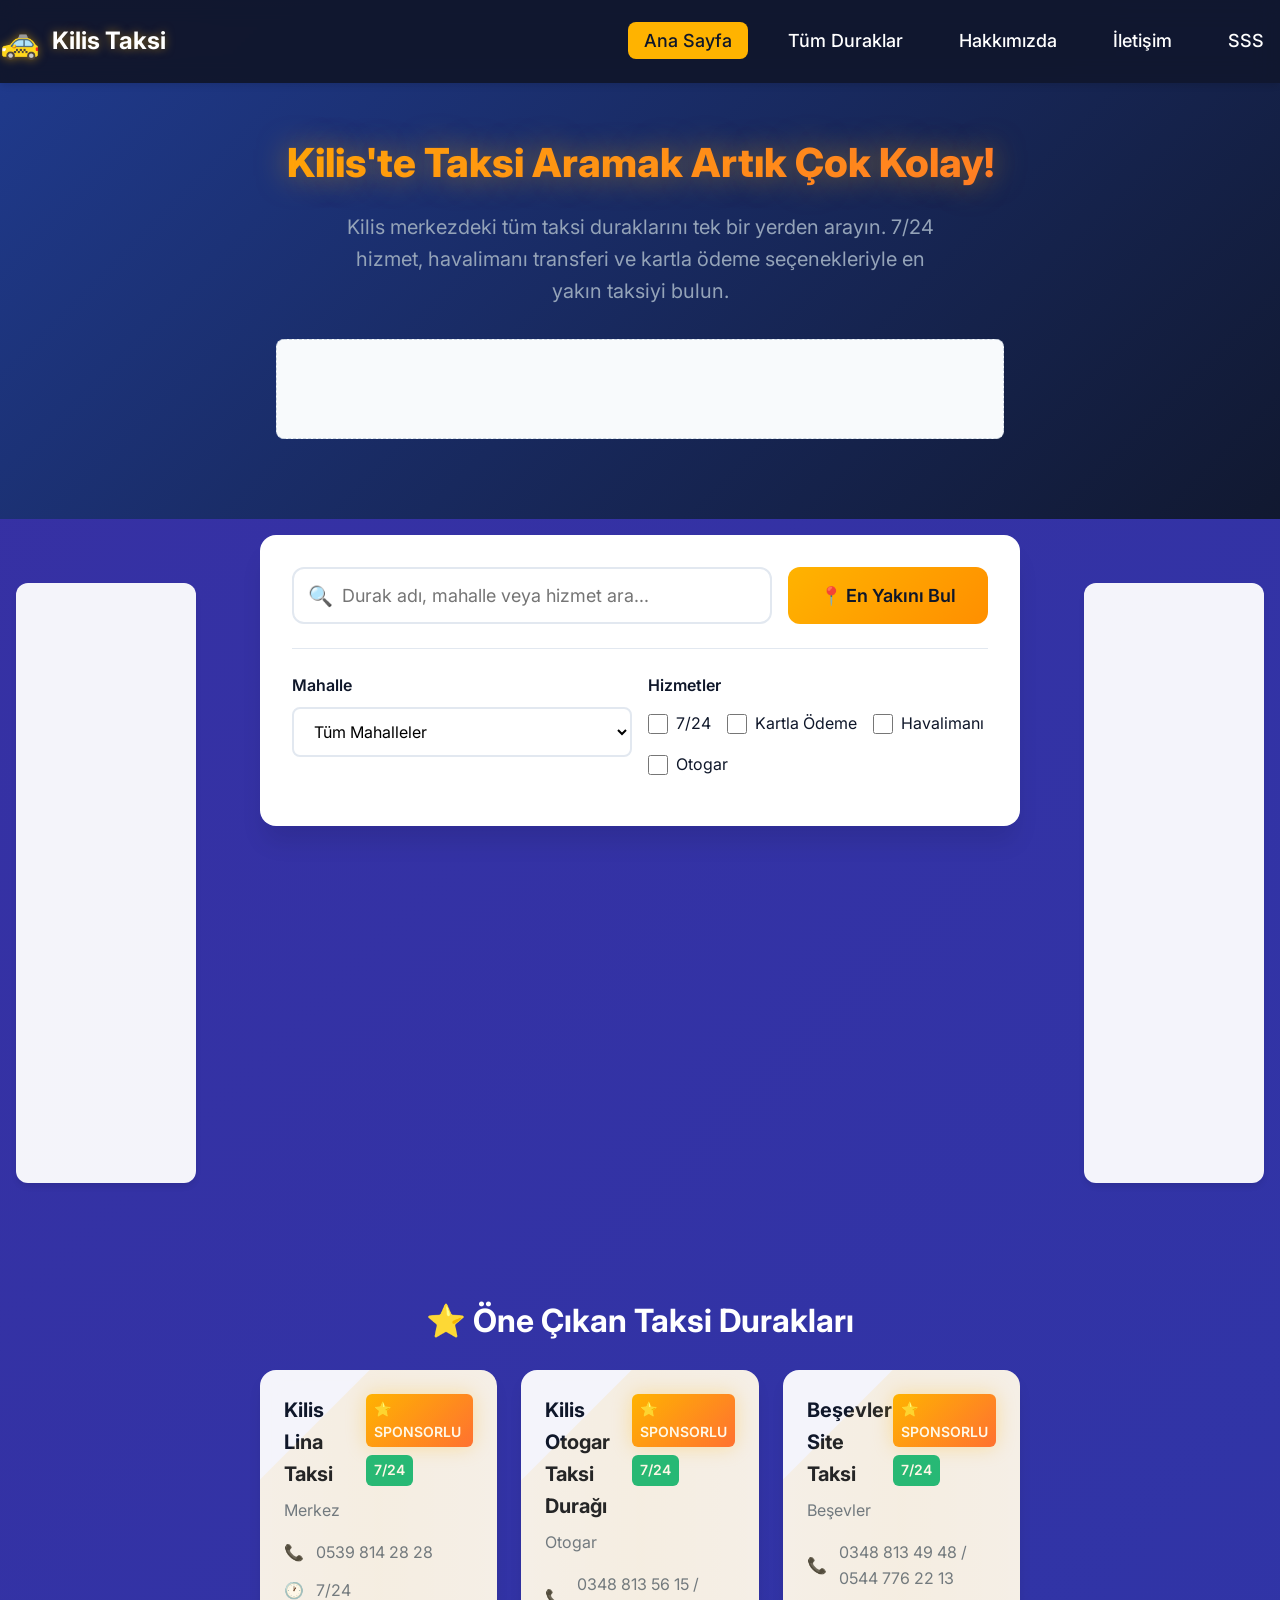
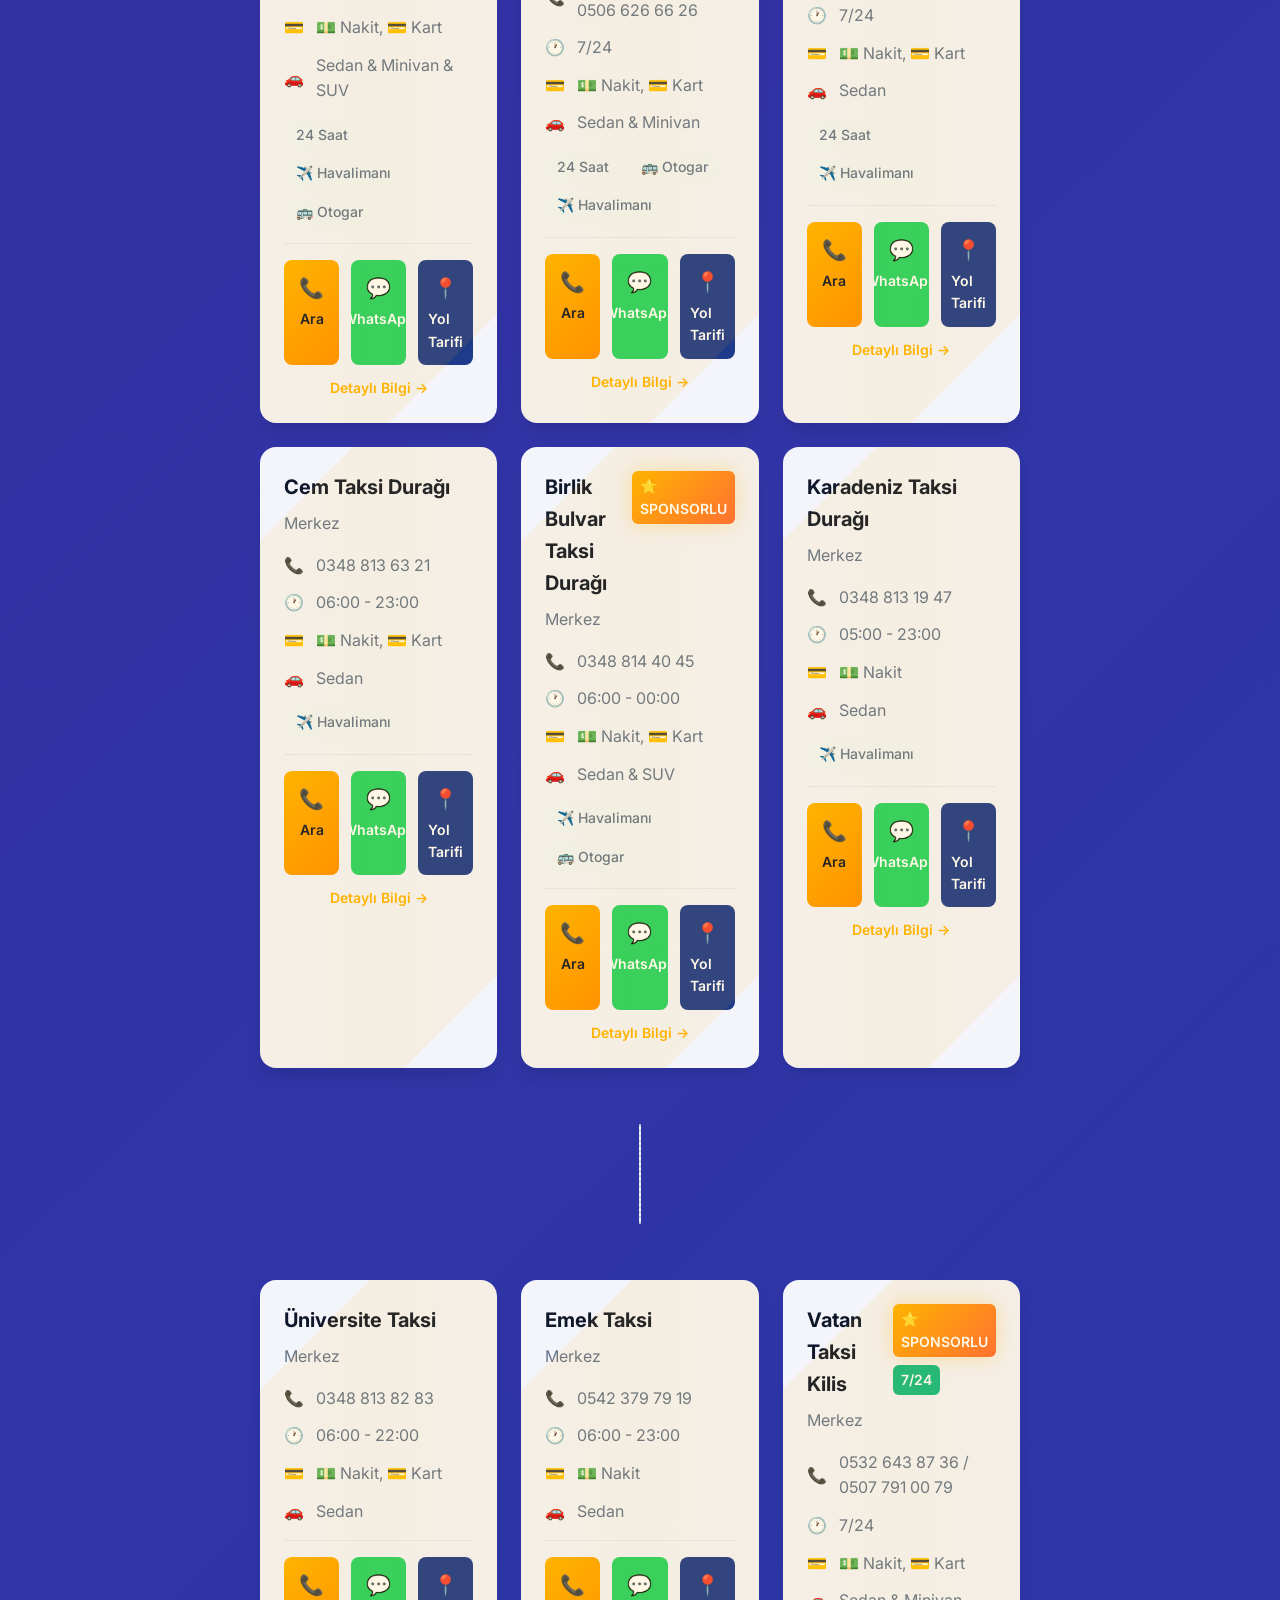
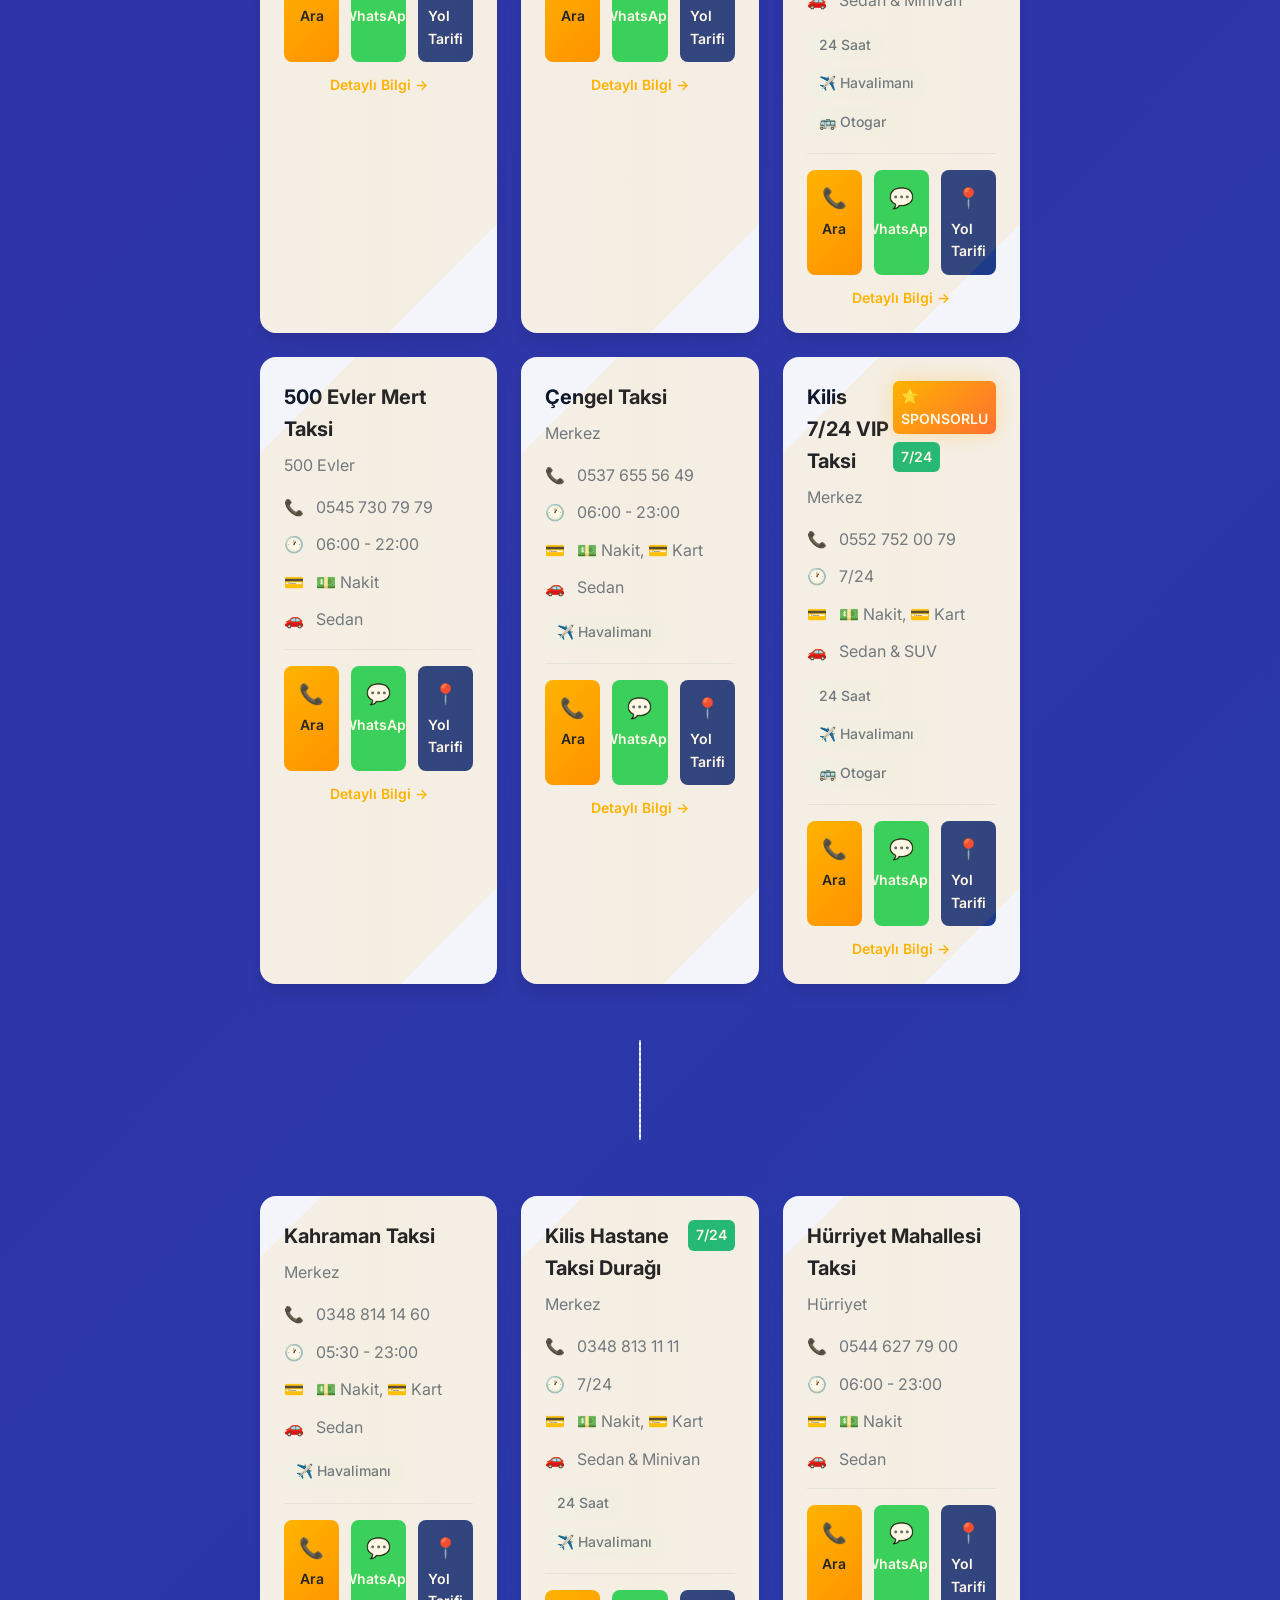
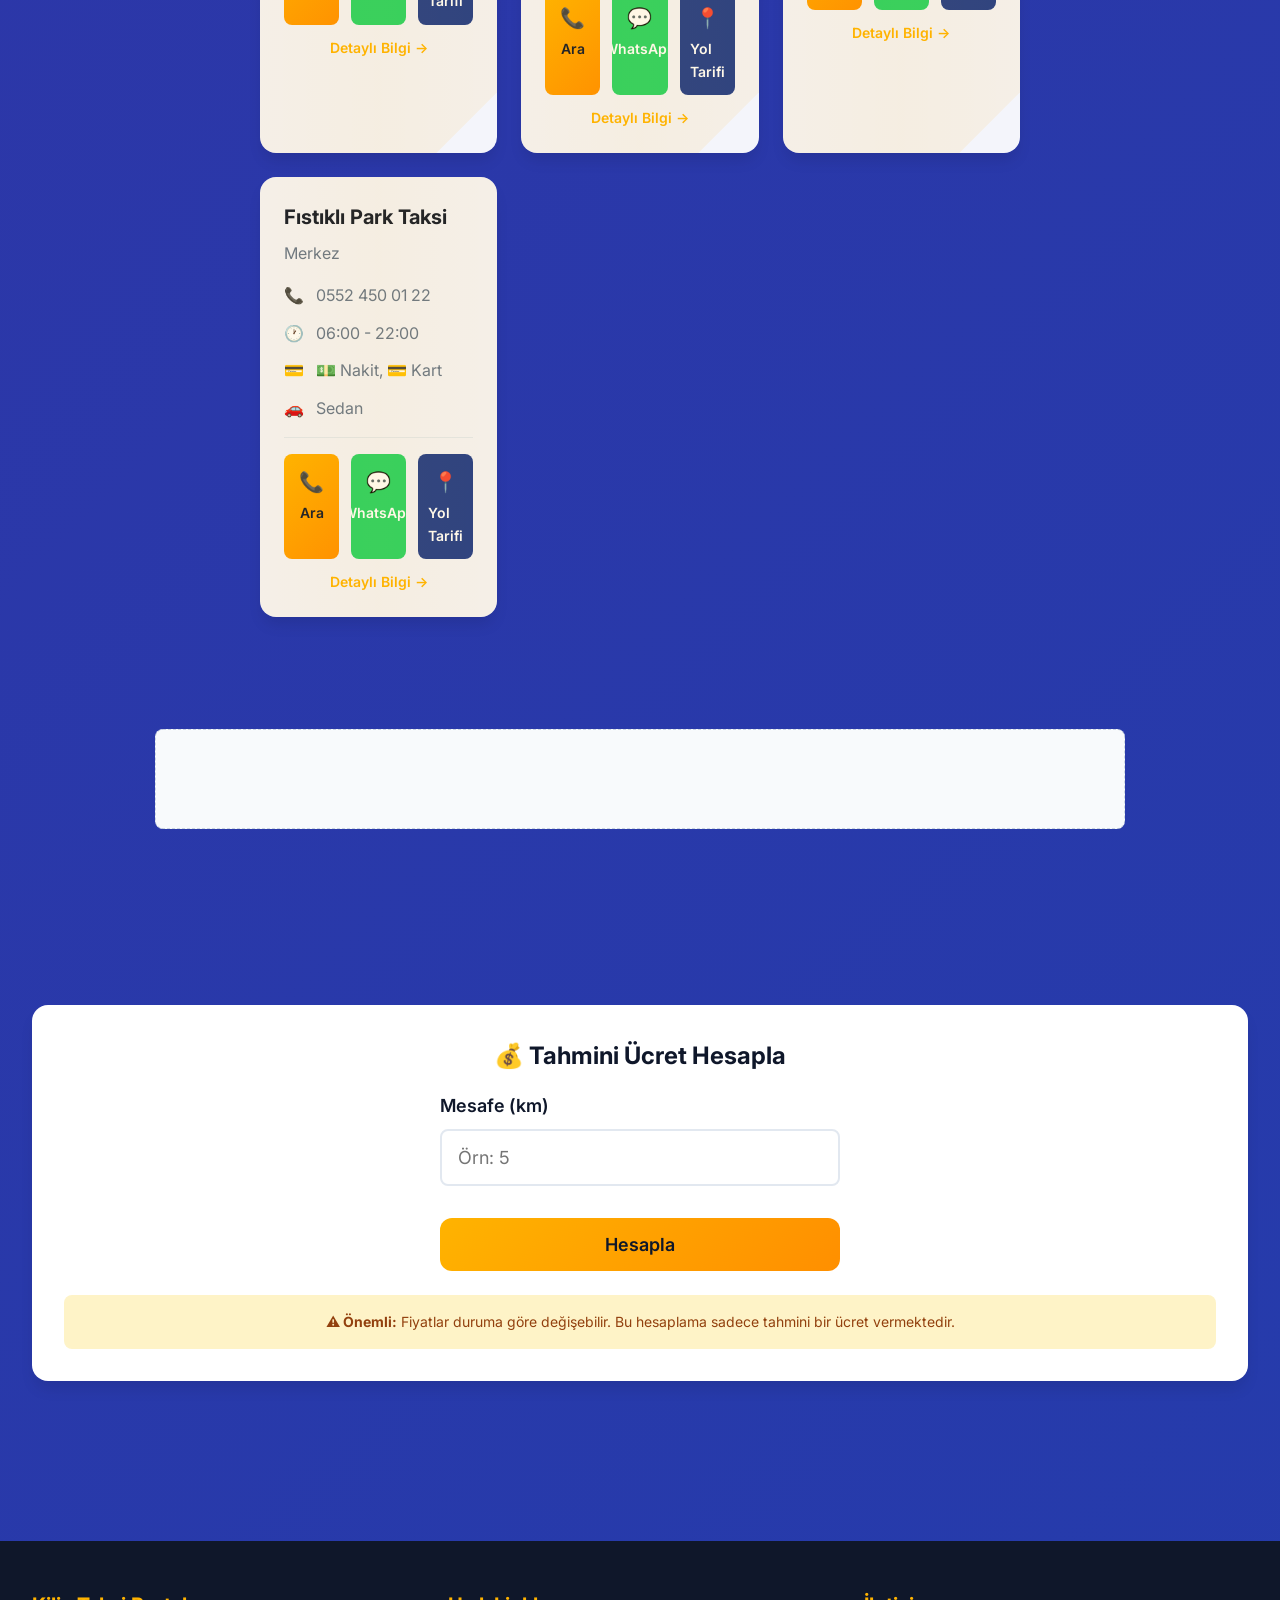
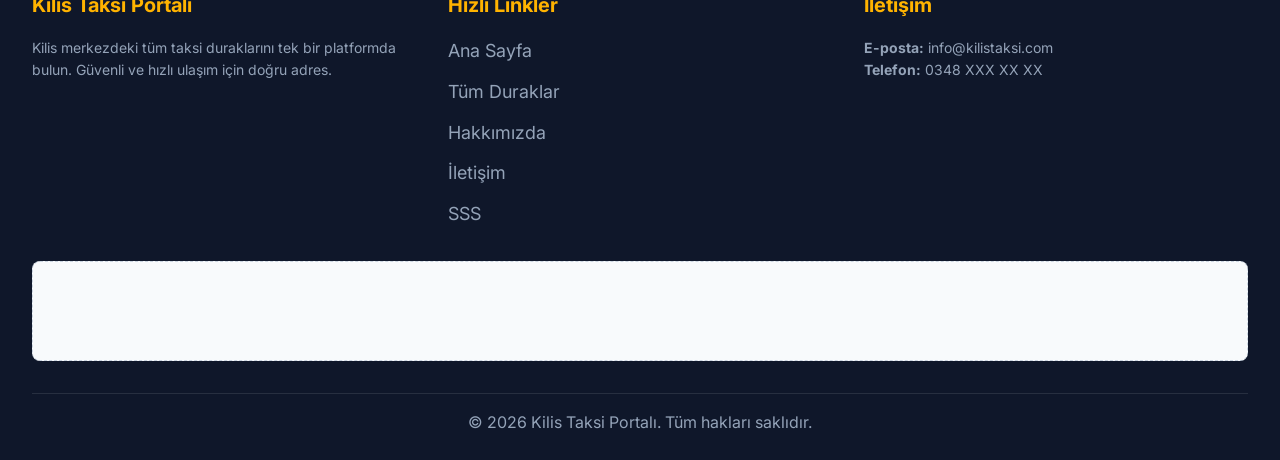
==== index.html @ 5ab502eb "update" ====
<!DOCTYPE html>
<html lang="tr">

<head>
  <meta charset="UTF-8">
  <meta name="viewport" content="width=device-width, initial-scale=1.0">
  <meta name="description"
    content="Kilis merkezdeki tüm taksi duraklarını arayın. 7/24 hizmet, havalimanı transferi, kartla ödeme seçenekleri ile en yakın taksiyi bulun.">
  <meta name="keywords"
    content="kilis taksi, taksi durağı, kilis taksi durakları, 7/24 taksi, havalimanı transferi, kilis ulaşım">
  <meta name="author" content="Kilis Taksi Portalı">

  <!-- Open Graph Meta Tags -->
  <meta property="og:title" content="Kilis Taksi Durakları | 7/24 Taksi Hizmeti">
  <meta property="og:description" content="Kilis merkezdeki tüm taksi duraklarını arayın ve en yakın taksiyi bulun.">
  <meta property="og:type" content="website">
  <meta property="og:url" content="https://alanadim.com/">
  <meta property="og:site_name" content="Kilis Taksi Portalı">

  <!-- Google AdSense -->
  <script async src="https://pagead2.googlesyndication.com/pagead/js/adsbygoogle.js?client=ca-pub-XXXXXXXXXXXXXXX"
    crossorigin="anonymous"></script>

  <title>Kilis Taksi Durakları | 7/24 Taksi Hizmeti</title>
  <link rel="stylesheet" href="./assets/css/style.css">
  <link rel="stylesheet" href="./assets/css/sidebar-layout.css">

  <!-- Structured Data -->
  <script type="application/ld+json">
  {
    "@context": "https://schema.org",
    "@type": "WebSite",
    "name": "Kilis Taksi Portalı",
    "description": "Kilis merkezdeki tüm taksi duraklarını bulabileceğiniz kapsamlı portal",
    "url": "https://alanadim.com",
    "potentialAction": {
      "@type": "SearchAction",
      "target": "https://alanadim.com/?search={search_term_string}",
      "query-input": "required name=search_term_string"
    }
  }
  </script>
</head>

<body>
  <!-- Navigation -->
  <nav class="navbar">
    <div class="container navbar-container">
      <a href="index.html" class="navbar-logo">
        <span class="navbar-logo-icon">🚕</span>
        <span>Kilis Taksi</span>
      </a>

      <ul class="navbar-menu">
        <li><a href="index.html" class="active">Ana Sayfa</a></li>
        <li><a href="duraklar.html">Tüm Duraklar</a></li>
        <li><a href="hakkimizda.html">Hakkımızda</a></li>
        <li><a href="iletisim.html">İletişim</a></li>
        <li><a href="sss.html">SSS</a></li>
      </ul>

      <button class="navbar-toggle" aria-label="Menüyü Aç">
        ☰
      </button>
    </div>

    <div id="mobile-menu" class="mobile-menu">
      <ul>
        <li><a href="index.html">Ana Sayfa</a></li>
        <li><a href="duraklar.html">Tüm Duraklar</a></li>
        <li><a href="hakkimizda.html">Hakkımızda</a></li>
        <li><a href="iletisim.html">İletişim</a></li>
        <li><a href="sss.html">SSS</a></li>
      </ul>
    </div>
  </nav>

  <!-- Hero Section -->
  <section class="hero">
    <div class="container">
      <h1 class="hero-title">Kilis'te Taksi Aramak Artık Çok Kolay!</h1>
      <p class="hero-subtitle">
        Kilis merkezdeki tüm taksi duraklarını tek bir yerden arayın.
        7/24 hizmet, havalimanı transferi ve kartla ödeme seçenekleriyle en yakın taksiyi bulun.
      </p>

      <!-- Top Ad Banner -->
      <div class="ad-container" style="max-width: 728px; height: 90px; margin: 2rem auto;">
        <ins class="adsbygoogle" style="display:inline-block;width:728px;height:90px"
          data-ad-client="ca-pub-XXXXXXXXXXXXXXX" data-ad-slot="XXXXXXXXXX"></ins>
      </div>
    </div>
  </section>

  <!-- Search & Filter Section -->
  <section class="section">
    <div class="main-layout">
      <!-- Left Sidebar Ads -->
      <aside class="sidebar-left">
        <div class="sidebar-ad sticky-ad">
          <ins class="adsbygoogle" style="display:block" data-ad-client="ca-pub-XXXXXXXXXXXXXXX"
            data-ad-slot="XXXXXXXXXX" data-ad-format="vertical"></ins>
          <script>
            (adsbygoogle = window.adsbygoogle || []).push({});
          </script>
        </div>
      </aside>

      <!-- Main Content -->
      <div class="main-content">
        <div class="container">
          <div class="search-section">
            <div class="search-box">
              <div class="search-input-wrapper">
                <span class="search-icon">🔍</span>
                <input type="text" id="search-input" class="search-input"
                  placeholder="Durak adı, mahalle veya hizmet ara..." autocomplete="off">
              </div>
              <button id="location-btn" class="search-btn">
                📍 En Yakını Bul
              </button>
            </div>

            <div class="filter-panel">
              <div class="filter-group">
                <label class="filter-label" for="mahalle-filter">Mahalle</label>
                <select id="mahalle-filter" class="filter-select">
                  <option value="">Tüm Mahalleler</option>
                  <!-- Options will be populated by JavaScript -->
                </select>
              </div>

              <div class="filter-group">
                <label class="filter-label">Hizmetler</label>
                <div class="filter-checkboxes">
                  <div class="filter-checkbox-wrapper">
                    <input type="checkbox" id="is24_7-filter" class="filter-checkbox">
                    <label for="is24_7-filter" class="filter-checkbox-label">7/24</label>
                  </div>
                  <div class="filter-checkbox-wrapper">
                    <input type="checkbox" id="acceptsCard-filter" class="filter-checkbox">
                    <label for="acceptsCard-filter" class="filter-checkbox-label">Kartla Ödeme</label>
                  </div>
                  <div class="filter-checkbox-wrapper">
                    <input type="checkbox" id="airport-filter" class="filter-checkbox">
                    <label for="airport-filter" class="filter-checkbox-label">Havalimanı</label>
                  </div>
                  <div class="filter-checkbox-wrapper">
                    <input type="checkbox" id="busStation-filter" class="filter-checkbox">
                    <label for="busStation-filter" class="filter-checkbox-label">Otogar</label>
                  </div>
                </div>
              </div>
            </div>

            <div id="active-filters" class="active-filters" style="display: none;"></div>

            <div style="margin-top: 1rem; text-align: center; color: var(--text-secondary); font-size: 0.875rem;">
              <span id="result-count"></span>
            </div>
          </div>
        </div>
      </div>

      <!-- Right Sidebar Ads -->
      <aside class="sidebar-right">
        <div class="sidebar-ad sticky-ad">
          <ins class="adsbygoogle" style="display:block" data-ad-client="ca-pub-XXXXXXXXXXXXXXX"
            data-ad-slot="XXXXXXXXXX" data-ad-format="vertical"></ins>
          <script>
            (adsbygoogle = window.adsbygoogle || []).push({});
          </script>
        </div>
      </aside>
    </div>
  </section>

  <!-- Featured/Sponsored Taxis Section -->
  <section class="taxis-section">
    <div class="main-layout">
      <!-- Left Sidebar (empty spacer for alignment) -->
      <aside class="sidebar-left"></aside>

      <!-- Main Content -->
      <div class="main-content">
        <div class="container">
          <h2 class="section-title">⭐ Öne Çıkan Taksi Durakları</h2>
          <div id="taxis-container" class="taxis-grid">
            <!-- Taxi cards will be rendered here by JavaScript -->
          </div>
        </div>
      </div>

      <!-- Right Sidebar (empty spacer for alignment) -->
      <aside class="sidebar-right"></aside>
    </div>
  </section>

  <!-- Ad Section (Mid-page) -->
  <section class="section">
    <div class="container">
      <div class="ad-container" style="max-width: 970px; margin: 0 auto;">
        <ins class="adsbygoogle" style="display:block" data-ad-format="autorelaxed"
          data-ad-client="ca-pub-XXXXXXXXXXXXXXX" data-ad-slot="XXXXXXXXXX"></ins>
      </div>
    </div>
  </section>

  <!-- Price Calculator Section -->
  <section class="section">
    <div class="container">
      <div class="calculator-section">
        <h2 class="calculator-title">💰 Tahmini Ücret Hesapla</h2>
        <div class="calculator-form">
          <div class="calculator-input-group">
            <label for="distance-input" class="calculator-label">Mesafe (km)</label>
            <input type="number" id="distance-input" class="calculator-input" placeholder="Örn: 5" min="0" step="0.1">
          </div>
          <button id="calculate-btn" class="search-btn" style="width: 100%; margin-top: 1rem;">
            Hesapla
          </button>
          <div id="calculator-result" style="display: none; margin-top: 1rem;"></div>
        </div>
        <div style="margin-top: 1.5rem; padding: 1rem; background: #FEF3C7; border-radius: 0.5rem; text-align: center;">
          <p style="font-size: 0.875rem; color: #92400E;">
            <strong>⚠️ Önemli:</strong> Fiyatlar duruma göre değişebilir.
            Bu hesaplama sadece tahmini bir ücret vermektedir.
          </p>
        </div>
      </div>
    </div>
  </section>

  <!-- Footer -->
  <footer class="footer">
    <div class="container">
      <div class="footer-content">
        <div>
          <h3 class="footer-section-title">Kilis Taksi Portalı</h3>
          <p style="color: var(--text-muted); font-size: 0.875rem;">
            Kilis merkezdeki tüm taksi duraklarını tek bir platformda bulun.
            Güvenli ve hızlı ulaşım için doğru adres.
          </p>
        </div>

        <div>
          <h3 class="footer-section-title">Hızlı Linkler</h3>
          <ul class="footer-links">
            <li><a href="index.html">Ana Sayfa</a></li>
            <li><a href="duraklar.html">Tüm Duraklar</a></li>
            <li><a href="hakkimizda.html">Hakkımızda</a></li>
            <li><a href="iletisim.html">İletişim</a></li>
            <li><a href="sss.html">SSS</a></li>
          </ul>
        </div>

        <div>
          <h3 class="footer-section-title">İletişim</h3>
          <p style="color: var(--text-muted); font-size: 0.875rem;">
            <strong>E-posta:</strong> info@kilistaksi.com<br>
            <strong>Telefon:</strong> 0348 XXX XX XX
          </p>
        </div>
      </div>

      <!-- Footer Ad -->
      <div class="ad-container" style="margin: 2rem 0;">
        <ins class="adsbygoogle" style="display:block" data-ad-client="ca-pub-XXXXXXXXXXXXXXX" data-ad-slot="XXXXXXXXXX"
          data-ad-format="auto" data-full-width-responsive="true"></ins>
      </div>

      <div class="footer-bottom">
        <p>&copy; 2026 Kilis Taksi Portalı. Tüm hakları saklıdır.</p>
      </div>
    </div>
  </footer>

  <script src="./assets/js/app.js"></script>
  <script>
    // Initialize AdSense ads
    (adsbygoogle = window.adsbygoogle || []).push({});
  </script>
</body>

</html>
---- assets/css/style.css ----
/* ============================================
   Kilis Taksi Portalı - Modern CSS Design System
   ============================================ */

/* Google Fonts */
@import url('https://fonts.googleapis.com/css2?family=Inter:wght@300;400;500;600;700;800&display=swap');

/* ============================================
   CSS Variables - Design Tokens
   ============================================ */
:root {
  /* Colors */
  --color-primary: #FFB300;
  --color-primary-dark: #FF8F00;
  --color-primary-light: #FFD54F;
  --color-secondary: #1E3A8A;
  --color-secondary-dark: #1E40AF;
  --color-accent: #FF6B35;
  --color-success: #10B981;
  --color-warning: #F59E0B;
  --color-danger: #EF4444;

  /* Backgrounds */
  --bg-dark: #0F172A;
  --bg-dark-secondary: #1E293B;
  --bg-light: #F8FAFC;
  --bg-white: #FFFFFF;

  /* Glass Effect */
  --glass-bg: rgba(255, 255, 255, 0.1);
  --glass-border: rgba(255, 255, 255, 0.2);

  /* Text Colors */
  --text-primary: #0F172A;
  --text-secondary: #64748B;
  --text-white: #FFFFFF;
  --text-muted: #94A3B8;

  /* Shadows */
  --shadow-sm: 0 1px 2px 0 rgba(0, 0, 0, 0.05);
  --shadow-md: 0 4px 6px -1px rgba(0, 0, 0, 0.1);
  --shadow-lg: 0 10px 15px -3px rgba(0, 0, 0, 0.1);
  --shadow-xl: 0 20px 25px -5px rgba(0, 0, 0, 0.1);
  --shadow-glow: 0 0 20px rgba(255, 179, 0, 0.3);

  /* Spacing */
  --spacing-xs: 0.5rem;
  --spacing-sm: 0.75rem;
  --spacing-md: 1rem;
  --spacing-lg: 1.5rem;
  --spacing-xl: 2rem;
  --spacing-2xl: 3rem;

  /* Border Radius */
  --radius-sm: 0.375rem;
  --radius-md: 0.5rem;
  --radius-lg: 0.75rem;
  --radius-xl: 1rem;
  --radius-full: 9999px;

  /* Typography */
  --font-body: 'Inter', -apple-system, BlinkMacSystemFont, 'Segoe UI', sans-serif;
  --font-size-xs: clamp(0.75rem, 0.7rem + 0.25vw, 0.875rem);
  --font-size-sm: clamp(0.875rem, 0.8rem + 0.3vw, 1rem);
  --font-size-base: clamp(1rem, 0.95rem + 0.25vw, 1.125rem);
  --font-size-lg: clamp(1.125rem, 1rem + 0.5vw, 1.25rem);
  --font-size-xl: clamp(1.25rem, 1.1rem + 0.75vw, 1.5rem);
  --font-size-2xl: clamp(1.5rem, 1.25rem + 1.25vw, 2rem);
  --font-size-3xl: clamp(1.875rem, 1.5rem + 1.875vw, 2.5rem);

  /* Transitions */
  --transition-fast: 150ms ease-in-out;
  --transition-base: 250ms ease-in-out;
  --transition-slow: 350ms ease-in-out;

  /* Z-index */
  --z-dropdown: 1000;
  --z-sticky: 1020;
  --z-fixed: 1030;
  --z-modal-backdrop: 1040;
  --z-modal: 1050;
  --z-popover: 1060;
  --z-tooltip: 1070;
}

/* ============================================
   CSS Reset & Base Styles
   ============================================ */
*,
*::before,
*::after {
  box-sizing: border-box;
  margin: 0;
  padding: 0;
}

html {
  font-size: 16px;
  scroll-behavior: smooth;
  -webkit-font-smoothing: antialiased;
  -moz-osx-font-smoothing: grayscale;
}

body {
  font-family: var(--font-body);
  font-size: var(--font-size-base);
  line-height: 1.6;
  color: var(--text-primary);
  background: linear-gradient(-45deg, #1e3a8a, #312e81, #1e40af, #3730a3);
  background-size: 400% 400%;
  animation: gradientShift 15s ease infinite;
  min-height: 100vh;
  overflow-x: hidden;
}

img {
  max-width: 100%;
  height: auto;
  display: block;
}

a {
  text-decoration: none;
  color: inherit;
  transition: all var(--transition-base);
}

button {
  font-family: inherit;
  cursor: pointer;
  border: none;
  background: none;
  transition: all var(--transition-base);
}

input,
textarea,
select {
  font-family: inherit;
  font-size: inherit;
}

/* ============================================
   Layout Components
   ============================================ */

/* Container */
.container {
  width: 100%;
  max-width: 1280px;
  margin: 0 auto;
  padding: 0 var(--spacing-md);
}

@media (min-width: 640px) {
  .container {
    padding: 0 var(--spacing-lg);
  }
}

@media (min-width: 1024px) {
  .container {
    padding: 0 var(--spacing-xl);
  }
}

/* Section */
.section {
  padding: var(--spacing-2xl) 0;
}

@media (min-width: 768px) {
  .section {
    padding: 4rem 0;
  }
}

/* ============================================
   Navigation
   ============================================ */
.navbar {
  background: rgba(15, 23, 42, 0.95);
  backdrop-filter: blur(10px);
  box-shadow: var(--shadow-md);
  position: sticky;
  top: 0;
  z-index: var(--z-sticky);
  transition: all var(--transition-base);
}

.navbar-container {
  display: flex;
  align-items: center;
  justify-content: space-between;
  padding: var(--spacing-md) 0;
}

.navbar-logo {
  display: flex;
  align-items: center;
  gap: var(--spacing-sm);
  font-size: var(--font-size-xl);
  font-weight: 700;
  color: var(--text-white);
  animation: logoPulse 2s ease-in-out infinite;
  text-shadow: 0 0 10px rgba(255, 179, 0, 0.5);
}

.navbar-logo-icon {
  font-size: 2rem;
  animation: iconBounce 2s ease-in-out infinite;
}

.navbar-menu {
  display: none;
  list-style: none;
  gap: var(--spacing-lg);
}

@media (min-width: 768px) {
  .navbar-menu {
    display: flex;
  }
}

.navbar-menu a {
  color: var(--text-white);
  font-weight: 500;
  padding: var(--spacing-xs) var(--spacing-md);
  border-radius: var(--radius-md);
  transition: all var(--transition-base);
}

.navbar-menu a:hover,
.navbar-menu a.active {
  background: var(--color-primary);
  color: var(--bg-dark);
}

/* Mobile Menu Toggle */
.navbar-toggle {
  display: block;
  font-size: 1.5rem;
  color: var(--text-white);
  padding: var(--spacing-xs);
}

@media (min-width: 768px) {
  .navbar-toggle {
    display: none;
  }
}

.mobile-menu {
  display: none;
  background: var(--bg-dark-secondary);
  padding: var(--spacing-lg);
  border-radius: var(--radius-lg);
  margin-top: var(--spacing-md);
}

.mobile-menu.active {
  display: block;
}

.mobile-menu ul {
  list-style: none;
  display: flex;
  flex-direction: column;
  gap: var(--spacing-md);
}

.mobile-menu a {
  color: var(--text-white);
  font-weight: 500;
  display: block;
  padding: var(--spacing-md);
  border-radius: var(--radius-md);
  transition: all var(--transition-base);
}

.mobile-menu a:hover {
  background: var(--color-primary);
  color: var(--bg-dark);
}

/* ============================================
   Hero Section
   ============================================ */
.hero {
  background: linear-gradient(135deg, rgba(30, 58, 138, 0.95) 0%, rgba(15, 23, 42, 0.95) 100%);
  padding: var(--spacing-2xl) 0;
  text-align: center;
  color: var(--text-white);
}

.hero-title {
  font-size: var(--font-size-3xl);
  font-weight: 800;
  margin-bottom: var(--spacing-md);
  background: linear-gradient(135deg,
      var(--color-primary) 0%,
      var(--color-accent) 50%,
      var(--color-primary) 100%);
  background-size: 200% auto;
  -webkit-background-clip: text;
  -webkit-text-fill-color: transparent;
  background-clip: text;
  animation: shimmer 3s linear infinite, float 4s ease-in-out infinite;
  text-shadow: 0 0 30px rgba(255, 179, 0, 0.5);
}

.hero-subtitle {
  font-size: var(--font-size-lg);
  color: var(--text-muted);
  margin-bottom: var(--spacing-xl);
  max-width: 600px;
  margin-left: auto;
  margin-right: auto;
}

/* ============================================
   Search & Filter Section
   ============================================ */
.search-section {
  background: var(--bg-white);
  border-radius: var(--radius-xl);
  padding: var(--spacing-xl);
  box-shadow: var(--shadow-xl);
  margin-top: calc(-1 * var(--spacing-2xl));
  position: relative;
  z-index: 10;
}

.search-box {
  display: flex;
  gap: var(--spacing-md);
  margin-bottom: var(--spacing-lg);
  flex-direction: column;
}

@media (min-width: 768px) {
  .search-box {
    flex-direction: row;
  }
}

.search-input-wrapper {
  position: relative;
  flex: 1;
}

.search-icon {
  position: absolute;
  left: var(--spacing-md);
  top: 50%;
  transform: translateY(-50%);
  color: var(--text-secondary);
  font-size: 1.25rem;
}

.search-input {
  width: 100%;
  padding: var(--spacing-md) var(--spacing-md) var(--spacing-md) 3rem;
  border: 2px solid #E2E8F0;
  border-radius: var(--radius-lg);
  font-size: var(--font-size-base);
  transition: all var(--transition-base);
}

.search-input:focus {
  outline: none;
  border-color: var(--color-primary);
  box-shadow: 0 0 0 3px rgba(255, 179, 0, 0.1);
}

.search-btn {
  padding: var(--spacing-md) var(--spacing-xl);
  background: linear-gradient(135deg, var(--color-primary) 0%, var(--color-primary-dark) 100%);
  color: var(--bg-dark);
  font-weight: 600;
  border-radius: var(--radius-lg);
  font-size: var(--font-size-base);
  white-space: nowrap;
  transition: all var(--transition-base);
  position: relative;
  overflow: hidden;
}

.search-btn::before {
  content: '';
  position: absolute;
  top: 0;
  left: -100%;
  width: 100%;
  height: 100%;
  background: linear-gradient(90deg, transparent, rgba(255, 255, 255, 0.3), transparent);
  transition: left 0.5s;
}

.search-btn:hover::before {
  left: 100%;
}

.search-btn:hover {
  transform: translateY(-3px) scale(1.05);
  box-shadow: 0 0 30px rgba(255, 179, 0, 0.6), var(--shadow-glow);
  animation: buttonPulse 1s ease-in-out infinite;
}

/* Filter Panel */
.filter-panel {
  display: flex;
  flex-wrap: wrap;
  gap: var(--spacing-md);
  padding-top: var(--spacing-lg);
  border-top: 1px solid #E2E8F0;
}

.filter-group {
  flex: 1;
  min-width: 200px;
}

.filter-label {
  display: block;
  font-weight: 600;
  color: var(--text-primary);
  margin-bottom: var(--spacing-xs);
  font-size: var(--font-size-sm);
}

.filter-select {
  width: 100%;
  padding: var(--spacing-sm) var(--spacing-md);
  border: 2px solid #E2E8F0;
  border-radius: var(--radius-md);
  font-size: var(--font-size-sm);
  background: var(--bg-white);
  cursor: pointer;
  transition: all var(--transition-base);
}

.filter-select:focus {
  outline: none;
  border-color: var(--color-primary);
}

/* Filter Checkboxes */
.filter-checkboxes {
  display: flex;
  flex-wrap: wrap;
  gap: var(--spacing-md);
  margin-top: var(--spacing-sm);
}

.filter-checkbox-wrapper {
  display: flex;
  align-items: center;
  gap: var(--spacing-xs);
}

.filter-checkbox {
  width: 1.25rem;
  height: 1.25rem;
  cursor: pointer;
  accent-color: var(--color-primary);
}

.filter-checkbox-label {
  font-size: var(--font-size-sm);
  cursor: pointer;
  user-select: none;
}

/* Active Filters */
.active-filters {
  display: flex;
  flex-wrap: wrap;
  gap: var(--spacing-sm);
  margin-top: var(--spacing-md);
}

.filter-chip {
  display: inline-flex;
  align-items: center;
  gap: var(--spacing-xs);
  padding: var(--spacing-xs) var(--spacing-md);
  background: var(--color-primary);
  color: var(--bg-dark);
  border-radius: var(--radius-full);
  font-size: var(--font-size-xs);
  font-weight: 600;
}

.filter-chip-remove {
  cursor: pointer;
  font-size: 1rem;
  font-weight: 700;
  transition: transform var(--transition-fast);
}

.filter-chip-remove:hover {
  transform: scale(1.2);
}

/* ============================================
   Taxi Cards Grid
   ============================================ */
.taxis-section {
  padding: var(--spacing-2xl) 0;
}

.section-title {
  font-size: var(--font-size-2xl);
  font-weight: 700;
  color: var(--text-white);
  margin-bottom: var(--spacing-lg);
  text-align: center;
}

.taxis-grid {
  display: grid;
  grid-template-columns: 1fr;
  gap: var(--spacing-lg);
}

@media (min-width: 768px) {
  .taxis-grid {
    grid-template-columns: repeat(2, 1fr);
  }
}

@media (min-width: 1024px) {
  .taxis-grid {
    grid-template-columns: repeat(3, 1fr);
  }
}

/* Taxi Card */
.taxi-card {
  background: rgba(255, 255, 255, 0.95);
  backdrop-filter: blur(10px);
  border-radius: var(--radius-xl);
  padding: var(--spacing-lg);
  box-shadow: var(--shadow-lg);
  transition: all var(--transition-base);
  position: relative;
  overflow: hidden;
  animation: fadeIn 0.5s ease-in-out;
}

.taxi-card::before {
  content: '';
  position: absolute;
  top: 0;
  left: 0;
  right: 0;
  height: 4px;
  background: linear-gradient(90deg, var(--color-primary) 0%, var(--color-accent) 100%);
  opacity: 0;
  transition: opacity var(--transition-base);
}

.taxi-card::after {
  content: '';
  position: absolute;
  top: -50%;
  right: -50%;
  width: 200%;
  height: 200%;
  background: linear-gradient(45deg,
      transparent,
      rgba(255, 179, 0, 0.1),
      transparent);
  transform: rotate(45deg);
  transition: all 0.8s;
}

.taxi-card:hover::after {
  top: -100%;
  right: 100%;
}

.taxi-card:hover {
  transform: translateY(-12px) scale(1.02);
  box-shadow: 0 20px 40px rgba(0, 0, 0, 0.2),
    0 0 30px rgba(255, 179, 0, 0.3);
  animation: float 3s ease-in-out infinite;
}

.taxi-card:hover::before {
  opacity: 1;
}

.taxi-card-header {
  display: flex;
  justify-content: space-between;
  align-items: flex-start;
  margin-bottom: var(--spacing-md);
}

.taxi-card-title {
  font-size: var(--font-size-lg);
  font-weight: 700;
  color: var(--text-primary);
  margin-bottom: var(--spacing-xs);
}

.taxi-card-subtitle {
  font-size: var(--font-size-sm);
  color: var(--text-secondary);
}

/* Badges */
.badges {
  display: flex;
  flex-wrap: wrap;
  gap: var(--spacing-xs);
}

.badge {
  padding: 0.25rem 0.5rem;
  border-radius: var(--radius-sm);
  font-size: var(--font-size-xs);
  font-weight: 600;
  text-transform: uppercase;
}

.badge-featured {
  background: linear-gradient(135deg, var(--color-primary) 0%, var(--color-accent) 100%);
  color: var(--text-white);
  box-shadow: var(--shadow-glow);
}

.badge-24-7 {
  background: var(--color-success);
  color: var(--text-white);
}

.badge-nearest {
  background: var(--color-secondary);
  color: var(--text-white);
}

/* Card Info */
.taxi-card-info {
  margin: var(--spacing-md) 0;
}

.info-row {
  display: flex;
  align-items: center;
  gap: var(--spacing-sm);
  margin-bottom: var(--spacing-sm);
  font-size: var(--font-size-sm);
  color: var(--text-secondary);
}

.info-icon {
  color: var(--color-primary);
  font-size: 1rem;
}

/* Services */
.services {
  display: flex;
  flex-wrap: wrap;
  gap: var(--spacing-xs);
  margin: var(--spacing-md) 0;
}

.service-tag {
  padding: 0.25rem 0.75rem;
  background: #F1F5F9;
  border-radius: var(--radius-full);
  font-size: var(--font-size-xs);
  color: var(--text-secondary);
  font-weight: 500;
}

/* Card Actions */
.taxi-card-actions {
  display: grid;
  grid-template-columns: repeat(3, 1fr);
  gap: var(--spacing-sm);
  margin-top: var(--spacing-md);
  padding-top: var(--spacing-md);
  border-top: 1px solid #E2E8F0;
}

.action-btn {
  display: flex;
  flex-direction: column;
  align-items: center;
  gap: 0.25rem;
  padding: var(--spacing-sm);
  border-radius: var(--radius-md);
  font-size: var(--font-size-xs);
  font-weight: 600;
  transition: all var(--transition-base);
  min-height: 44px;
}

.action-btn-icon {
  font-size: 1.25rem;
}

.action-btn-call {
  background: linear-gradient(135deg, var(--color-primary) 0%, var(--color-primary-dark) 100%);
  color: var(--bg-dark);
  position: relative;
  overflow: hidden;
}

.action-btn-call::after {
  content: '';
  position: absolute;
  top: 50%;
  left: 50%;
  width: 0;
  height: 0;
  border-radius: 50%;
  background: rgba(255, 255, 255, 0.3);
  transform: translate(-50%, -50%);
  transition: width 0.6s, height 0.6s;
}

.action-btn-call:hover::after {
  width: 300px;
  height: 300px;
}

.action-btn-call:hover {
  background: linear-gradient(135deg, var(--color-primary-dark) 0%, var(--color-primary) 100%);
  transform: scale(1.1) rotate(5deg);
  box-shadow: 0 5px 20px rgba(255, 179, 0, 0.5);
}

.action-btn-whatsapp {
  background: #25D366;
  color: var(--text-white);
  position: relative;
  overflow: hidden;
}

.action-btn-whatsapp::after {
  content: '';
  position: absolute;
  top: 50%;
  left: 50%;
  width: 0;
  height: 0;
  border-radius: 50%;
  background: rgba(255, 255, 255, 0.3);
  transform: translate(-50%, -50%);
  transition: width 0.6s, height 0.6s;
}

.action-btn-whatsapp:hover::after {
  width: 300px;
  height: 300px;
}

.action-btn-whatsapp:hover {
  background: #128C7E;
  transform: scale(1.1) rotate(-5deg);
  box-shadow: 0 5px 20px rgba(37, 211, 102, 0.5);
}

.action-btn-directions {
  background: var(--color-secondary);
  color: var(--text-white);
  position: relative;
  overflow: hidden;
}

.action-btn-directions::after {
  content: '';
  position: absolute;
  top: 50%;
  left: 50%;
  width: 0;
  height: 0;
  border-radius: 50%;
  background: rgba(255, 255, 255, 0.3);
  transform: translate(-50%, -50%);
  transition: width 0.6s, height 0.6s;
}

.action-btn-directions:hover::after {
  width: 300px;
  height: 300px;
}

.action-btn-directions:hover {
  background: var(--color-secondary-dark);
  transform: scale(1.1);
  box-shadow: 0 5px 20px rgba(30, 58, 138, 0.5);
}

/* ============================================
   Price Calculator
   ============================================ */
.calculator-section {
  background: var(--bg-white);
  border-radius: var(--radius-xl);
  padding: var(--spacing-xl);
  box-shadow: var(--shadow-lg);
  margin: var(--spacing-2xl) 0;
}

.calculator-title {
  font-size: var(--font-size-xl);
  font-weight: 700;
  color: var(--text-primary);
  margin-bottom: var(--spacing-md);
  text-align: center;
}

.calculator-form {
  max-width: 400px;
  margin: 0 auto;
}

.calculator-input-group {
  margin-bottom: var(--spacing-md);
}

.calculator-label {
  display: block;
  font-weight: 600;
  margin-bottom: var(--spacing-xs);
  color: var(--text-primary);
}

.calculator-input {
  width: 100%;
  padding: var(--spacing-md);
  border: 2px solid #E2E8F0;
  border-radius: var(--radius-md);
  font-size: var(--font-size-base);
  transition: all var(--transition-base);
}

.calculator-input:focus {
  outline: none;
  border-color: var(--color-primary);
  box-shadow: 0 0 0 3px rgba(255, 179, 0, 0.1);
}

.calculator-result {
  margin-top: var(--spacing-lg);
  padding: var(--spacing-lg);
  background: linear-gradient(135deg, var(--color-primary) 0%, var(--color-accent) 100%);
  border-radius: var(--radius-lg);
  text-align: center;
  color: var(--text-white);
}

.calculator-price {
  font-size: var(--font-size-2xl);
  font-weight: 800;
  margin-bottom: var(--spacing-xs);
}

.calculator-disclaimer {
  font-size: var(--font-size-xs);
  opacity: 0.9;
  font-style: italic;
}

/* ============================================
   Footer
   ============================================ */
.footer {
  background: var(--bg-dark);
  color: var(--text-white);
  padding: var(--spacing-2xl) 0 var(--spacing-lg);
  margin-top: var(--spacing-2xl);
}

.footer-content {
  display: grid;
  grid-template-columns: 1fr;
  gap: var(--spacing-xl);
  margin-bottom: var(--spacing-xl);
}

@media (min-width: 768px) {
  .footer-content {
    grid-template-columns: repeat(3, 1fr);
  }
}

.footer-section-title {
  font-size: var(--font-size-lg);
  font-weight: 700;
  margin-bottom: var(--spacing-md);
  color: var(--color-primary);
}

.footer-links {
  list-style: none;
  display: flex;
  flex-direction: column;
  gap: var(--spacing-sm);
}

.footer-links a {
  color: var(--text-muted);
  transition: color var(--transition-base);
}

.footer-links a:hover {
  color: var(--color-primary);
}

.footer-bottom {
  border-top: 1px solid rgba(255, 255, 255, 0.1);
  padding-top: var(--spacing-md);
  text-align: center;
  color: var(--text-muted);
  font-size: var(--font-size-sm);
}

/* ============================================
   Ad Containers
   ============================================ */
.ad-container {
  margin: var(--spacing-xl) auto;
  text-align: center;
  min-height: 100px;
  display: flex;
  align-items: center;
  justify-content: center;
  background: #F8FAFC;
  border-radius: var(--radius-md);
  border: 1px dashed #CBD5E1;
}

/* ============================================
   Utility Classes
   ============================================ */
.text-center {
  text-align: center;
}

.mt-1 {
  margin-top: var(--spacing-xs);
}

.mt-2 {
  margin-top: var(--spacing-sm);
}

.mt-3 {
  margin-top: var(--spacing-md);
}

.mt-4 {
  margin-top: var(--spacing-lg);
}

.mt-5 {
  margin-top: var(--spacing-xl);
}

.mb-1 {
  margin-bottom: var(--spacing-xs);
}

.mb-2 {
  margin-bottom: var(--spacing-sm);
}

.mb-3 {
  margin-bottom: var(--spacing-md);
}

.mb-4 {
  margin-bottom: var(--spacing-lg);
}

.mb-5 {
  margin-bottom: var(--spacing-xl);
}

.hidden {
  display: none;
}

.fade-in {
  animation: fadeIn var(--transition-slow) ease-in;
}

@keyframes fadeIn {
  from {
    opacity: 0;
    transform: translateY(20px);
  }

  to {
    opacity: 1;
    transform: translateY(0);
  }
}

/* ============================================
   Loading State
   ============================================ */
.loading {
  display: flex;
  justify-content: center;
  align-items: center;
  padding: var(--spacing-2xl);
}

.spinner {
  width: 50px;
  height: 50px;
  border: 4px solid rgba(255, 179, 0, 0.2);
  border-top-color: var(--color-primary);
  border-radius: 50%;
  animation: spin 1s linear infinite;
}

@keyframes spin {
  to {
    transform: rotate(360deg);
  }
}

/* ============================================
   Responsive Utilities
   ============================================ */
@media (max-width: 767px) {
  .hide-mobile {
    display: none !important;
  }
}

@media (min-width: 768px) {
  .hide-desktop {
    display: none !important;
  }
}

/* ============================================
   Print Styles
   ============================================ */
@media print {

  .navbar,
  .search-section,
  .filter-panel,
  .ad-container,
  .footer {
    display: none;
  }
}

/* ============================================
   Advanced Animations & Keyframes
   ============================================ */

/* Background Gradient Animation */
@keyframes gradientShift {
  0% {
    background-position: 0% 50%;
  }

  50% {
    background-position: 100% 50%;
  }

  100% {
    background-position: 0% 50%;
  }
}

/* Logo Pulse Animation - Yanıp Sönme */
@keyframes logoPulse {

  0%,
  100% {
    text-shadow: 0 0 10px rgba(255, 179, 0, 0.5),
      0 0 20px rgba(255, 179, 0, 0.3);
    transform: scale(1);
  }

  50% {
    text-shadow: 0 0 20px rgba(255, 179, 0, 0.8),
      0 0 30px rgba(255, 179, 0, 0.6),
      0 0 40px rgba(255, 179, 0, 0.4);
    transform: scale(1.05);
  }
}

/* Icon Bounce Animation */
@keyframes iconBounce {

  0%,
  100% {
    transform: translateY(0) rotate(0deg);
  }

  25% {
    transform: translateY(-5px) rotate(5deg);
  }

  75% {
    transform: translateY(-5px) rotate(-5deg);
  }
}

/* Button Pulse Animation */
@keyframes buttonPulse {

  0%,
  100% {
    box-shadow: 0 0 20px rgba(255, 179, 0, 0.4);
  }

  50% {
    box-shadow: 0 0 40px rgba(255, 179, 0, 0.8);
  }
}

/* Slide In Animations */
@keyframes slideInRight {
  from {
    transform: translateX(100%);
    opacity: 0;
  }

  to {
    transform: translateX(0);
    opacity: 1;
  }
}

@keyframes slideOutRight {
  from {
    transform: translateX(0);
    opacity: 1;
  }

  to {
    transform: translateX(100%);
    opacity: 0;
  }
}

/* Shimmer Effect for Cards */
@keyframes shimmer {
  0% {
    background-position: -1000px 0;
  }

  100% {
    background-position: 1000px 0;
  }
}

/* Floating Animation */
@keyframes float {

  0%,
  100% {
    transform: translateY(0px);
  }

  50% {
    transform: translateY(-10px);
  }
}

/* Glow Pulse */
@keyframes glowPulse {

  0%,
  100% {
    box-shadow: 0 0 5px rgba(255, 179, 0, 0.5);
  }

  50% {
    box-shadow: 0 0 20px rgba(255, 179, 0, 0.8),
      0 0 30px rgba(255, 179, 0, 0.6);
  }
}
---- assets/css/sidebar-layout.css ----
/* ============================================
   Sidebar Layout
   ============================================ */

/* Main 3-column layout */
.main-layout {
    display: grid;
    grid-template-columns: 1fr;
    gap: var(--spacing-lg);
    max-width: 1920px;
    margin: 0 auto;
    padding: 0 var(--spacing-md);
}

/* Desktop: Show sidebars */
@media (min-width: 1280px) {
    .main-layout {
        grid-template-columns: 180px 1fr 180px;
        gap: var(--spacing-xl);
    }
}

@media (min-width: 1440px) {
    .main-layout {
        grid-template-columns: 250px 1fr 250px;
    }
}

@media (min-width: 1600px) {
    .main-layout {
        grid-template-columns: 300px 1fr 300px;
    }
}

/* Sidebar containers */
.sidebar-left,
.sidebar-right {
    display: none;
}

@media (min-width: 1280px) {

    .sidebar-left,
    .sidebar-right {
        display: block;
    }
}

/* Sidebar ad styling */
.sidebar-ad {
    background: rgba(255, 255, 255, 0.95);
    border-radius: var(--radius-lg);
    padding: var(--spacing-sm);
    box-shadow: var(--shadow-md);
    min-height: 600px;
    display: flex;
    align-items: center;
    justify-content: center;
}

/* Sticky positioning */
.sticky-ad {
    position: sticky;
    top: calc(60px + var(--spacing-md));
}

/* Main content wrapper */
.main-content {
    width: 100%;
    max-width: 100%;
}
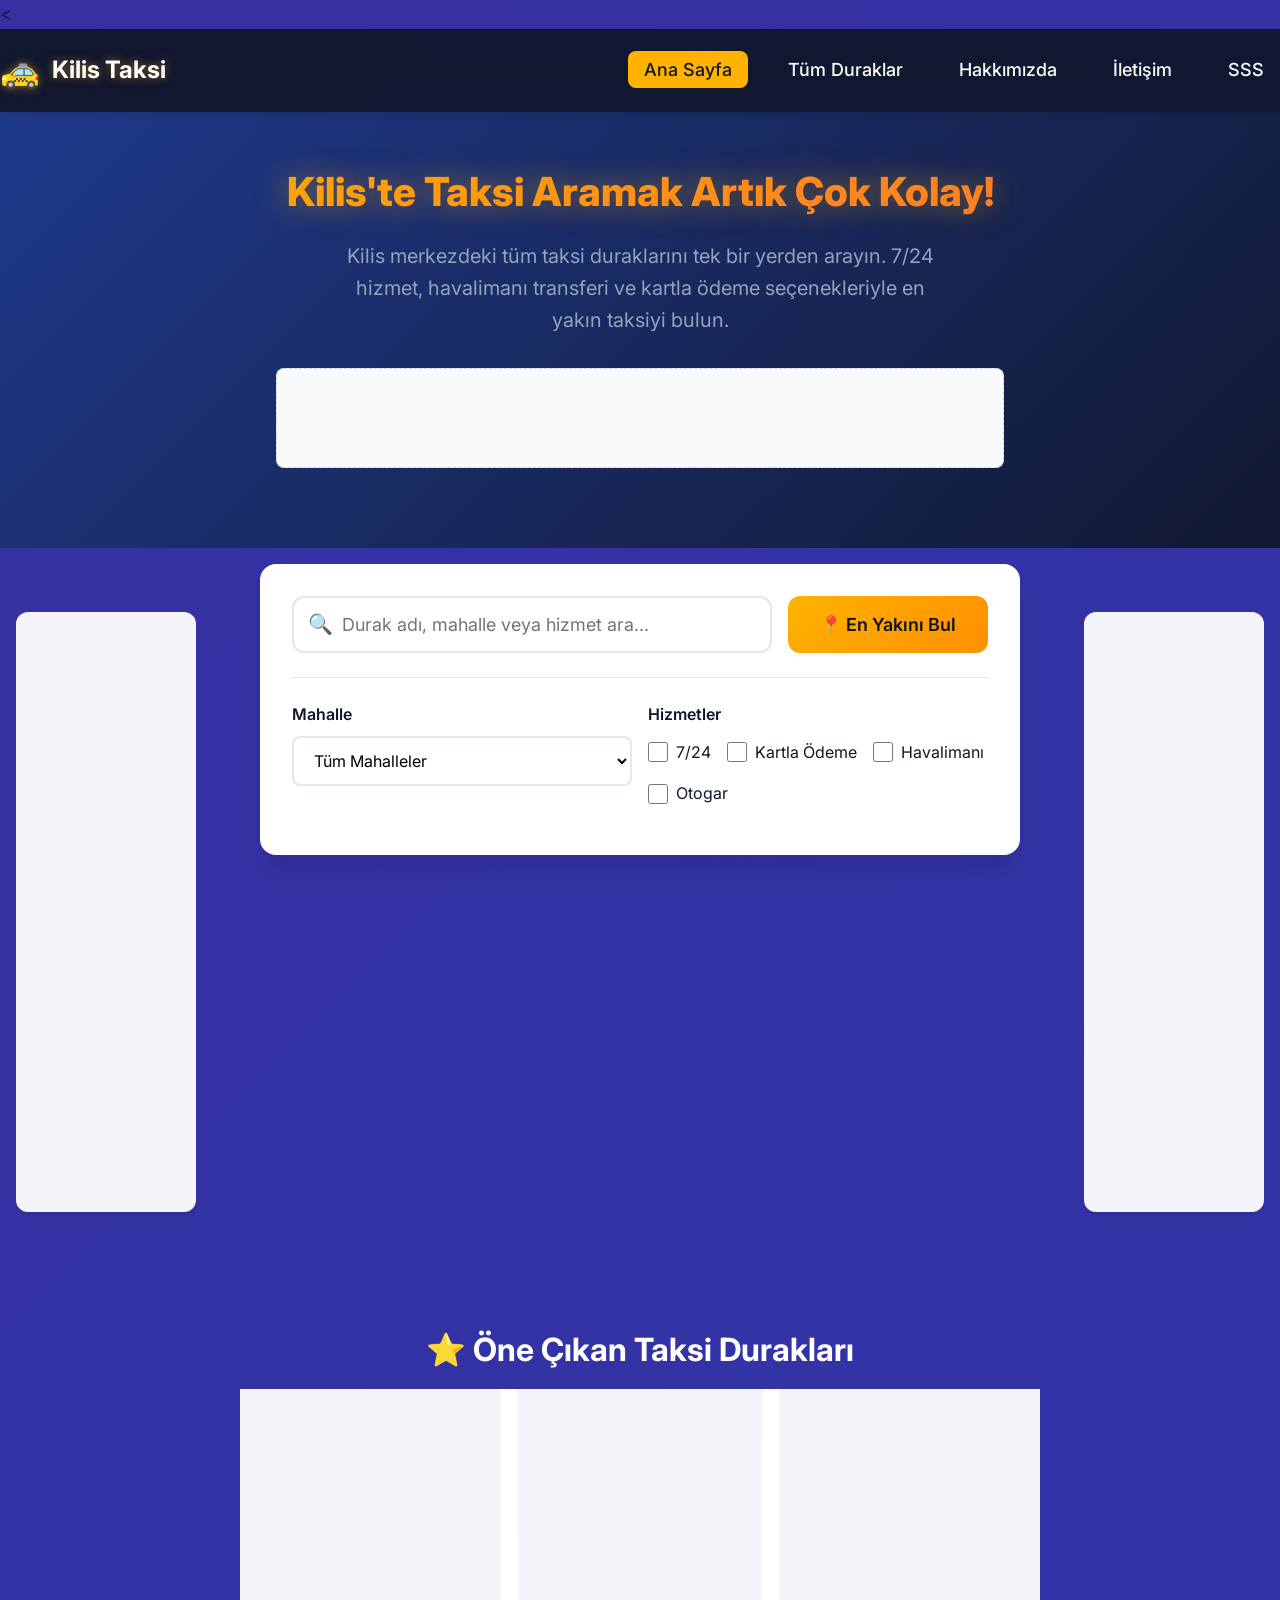
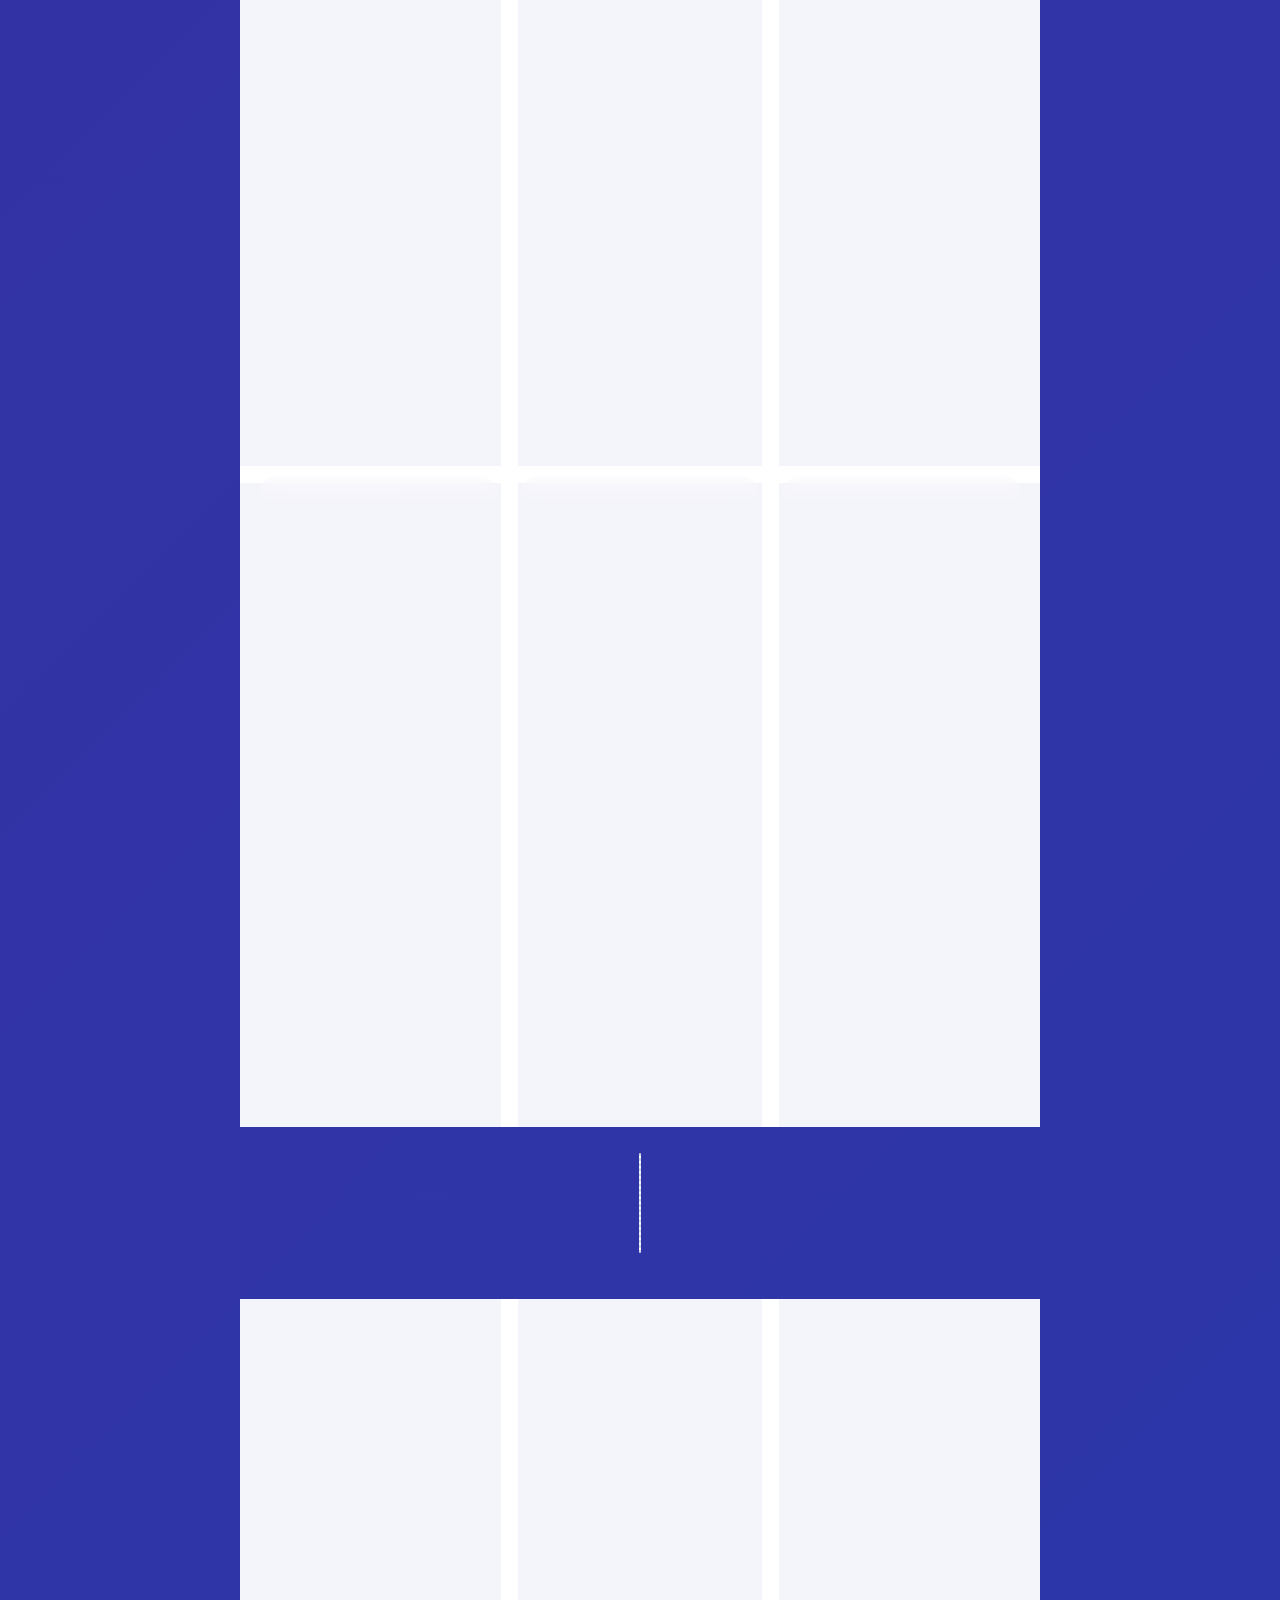
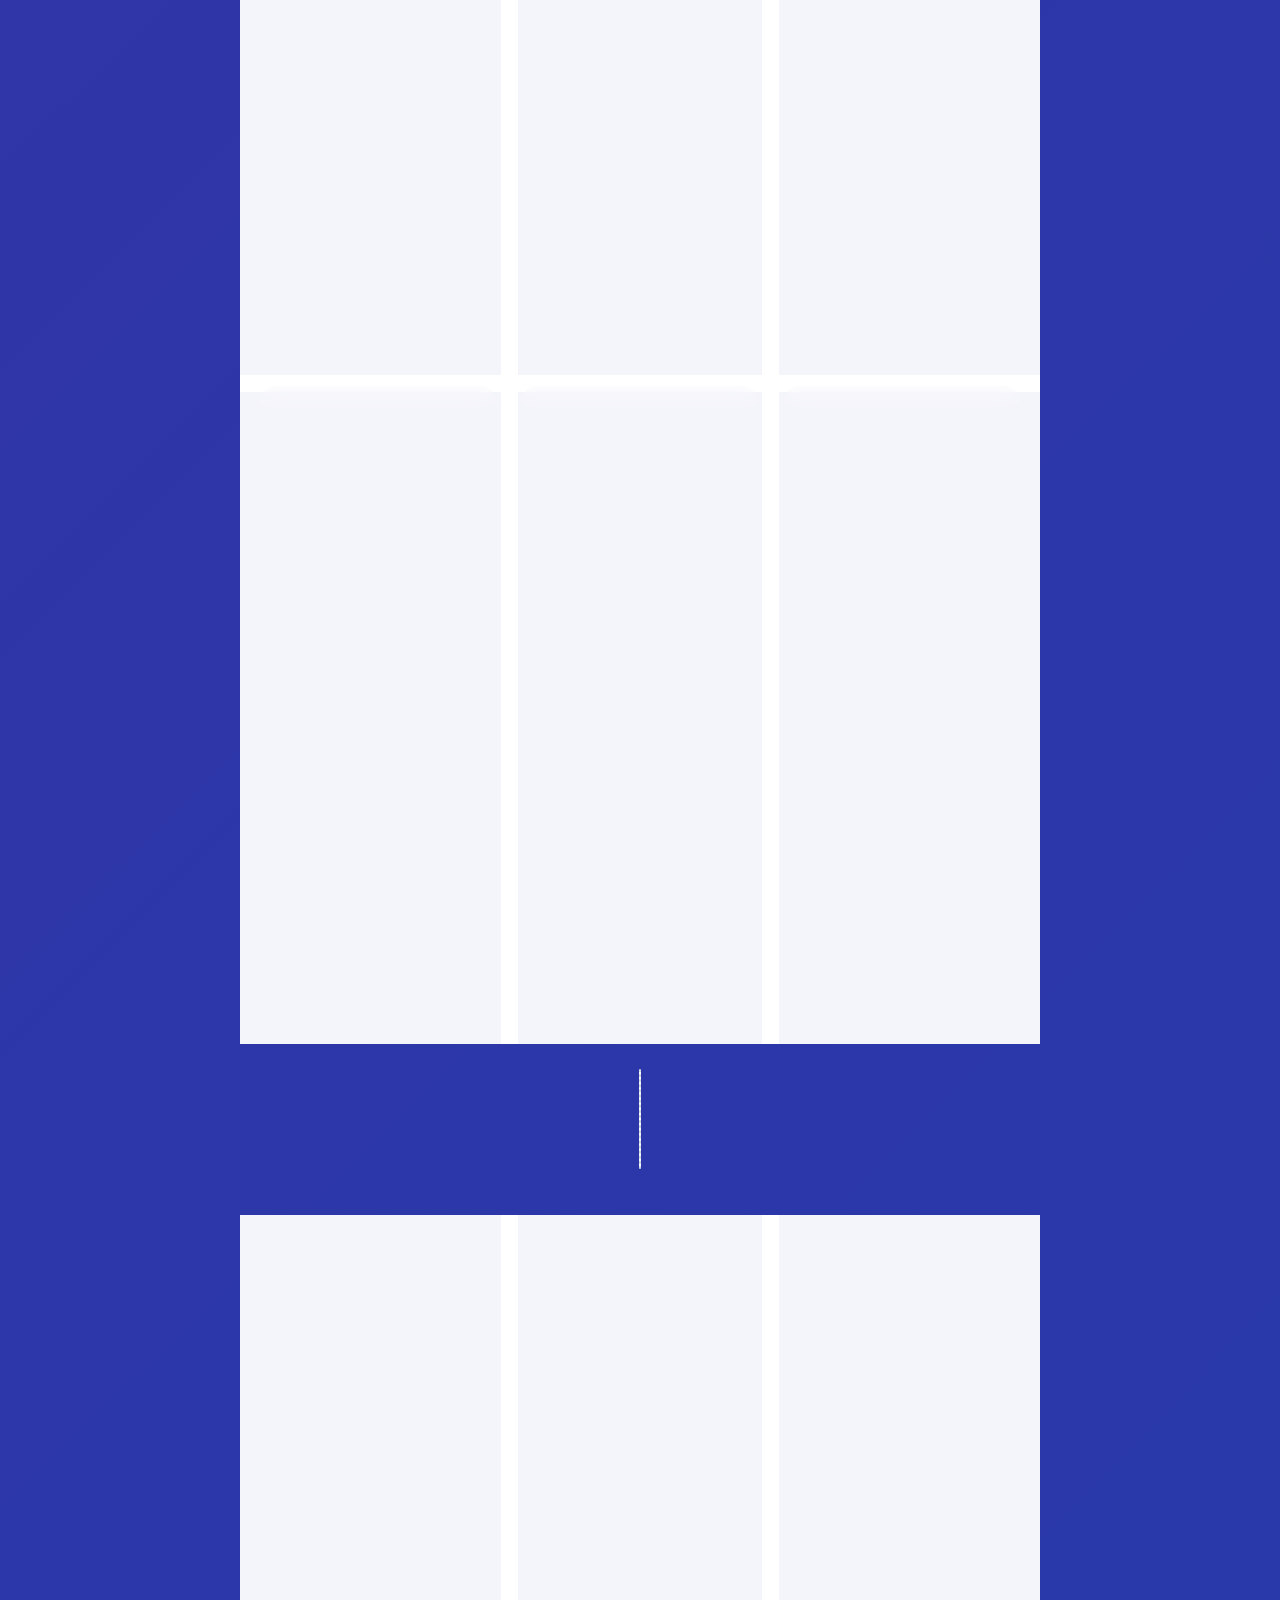
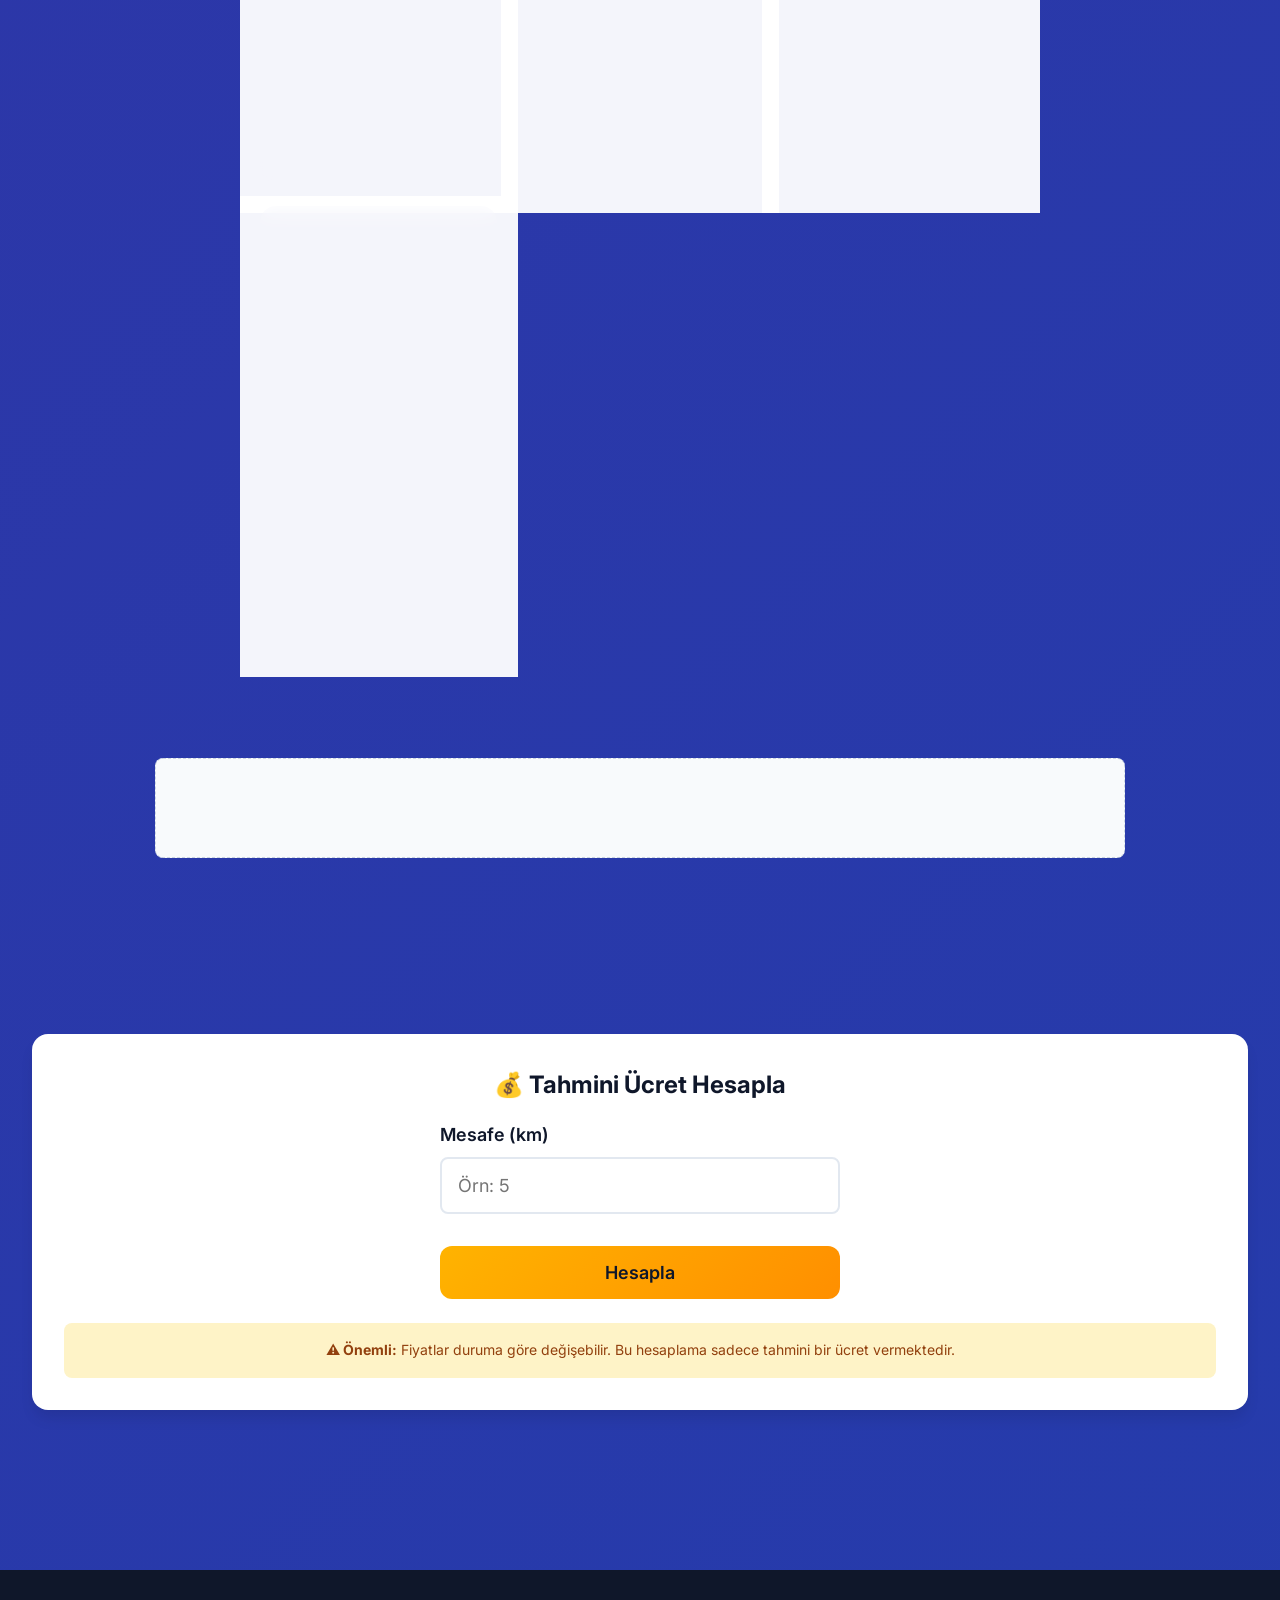
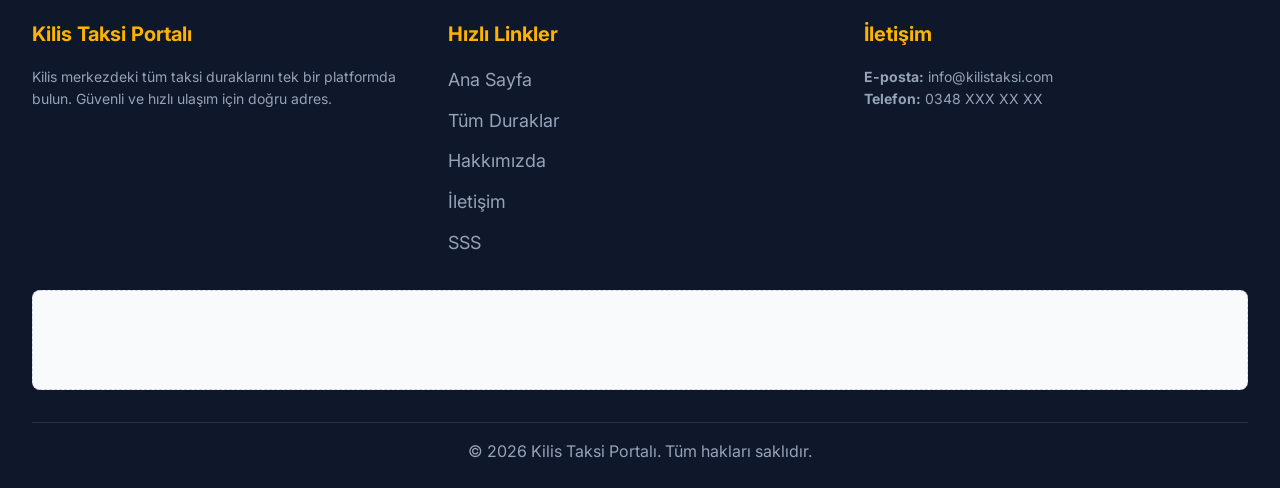
==== commit 0552380b: "Update index.html" ====
--- a/index.html
+++ b/index.html
@@ -6,8 +6,7 @@
   <meta name="viewport" content="width=device-width, initial-scale=1.0">
   <meta name="description"
     content="Kilis merkezdeki tüm taksi duraklarını arayın. 7/24 hizmet, havalimanı transferi, kartla ödeme seçenekleri ile en yakın taksiyi bulun.">
-  <meta name="keywords"
-    content="kilis taksi, taksi durağı, kilis taksi durakları, 7/24 taksi, havalimanı transferi, kilis ulaşım">
+  <<meta name="keywords" content="kilis taksi, kilis merkez taksi, kilis taksi durakları, kilis taksi numaraları, kilis 7/24 taksi, kilis en yakın taksi, kilis havalimanı transfer, kilis otogar taksi, kilis kartla ödeme taksi, kilis taksi telefonu, kilis ulaşım, kilis şehir içi taksi">
   <meta name="author" content="Kilis Taksi Portalı">
 
   <!-- Open Graph Meta Tags -->
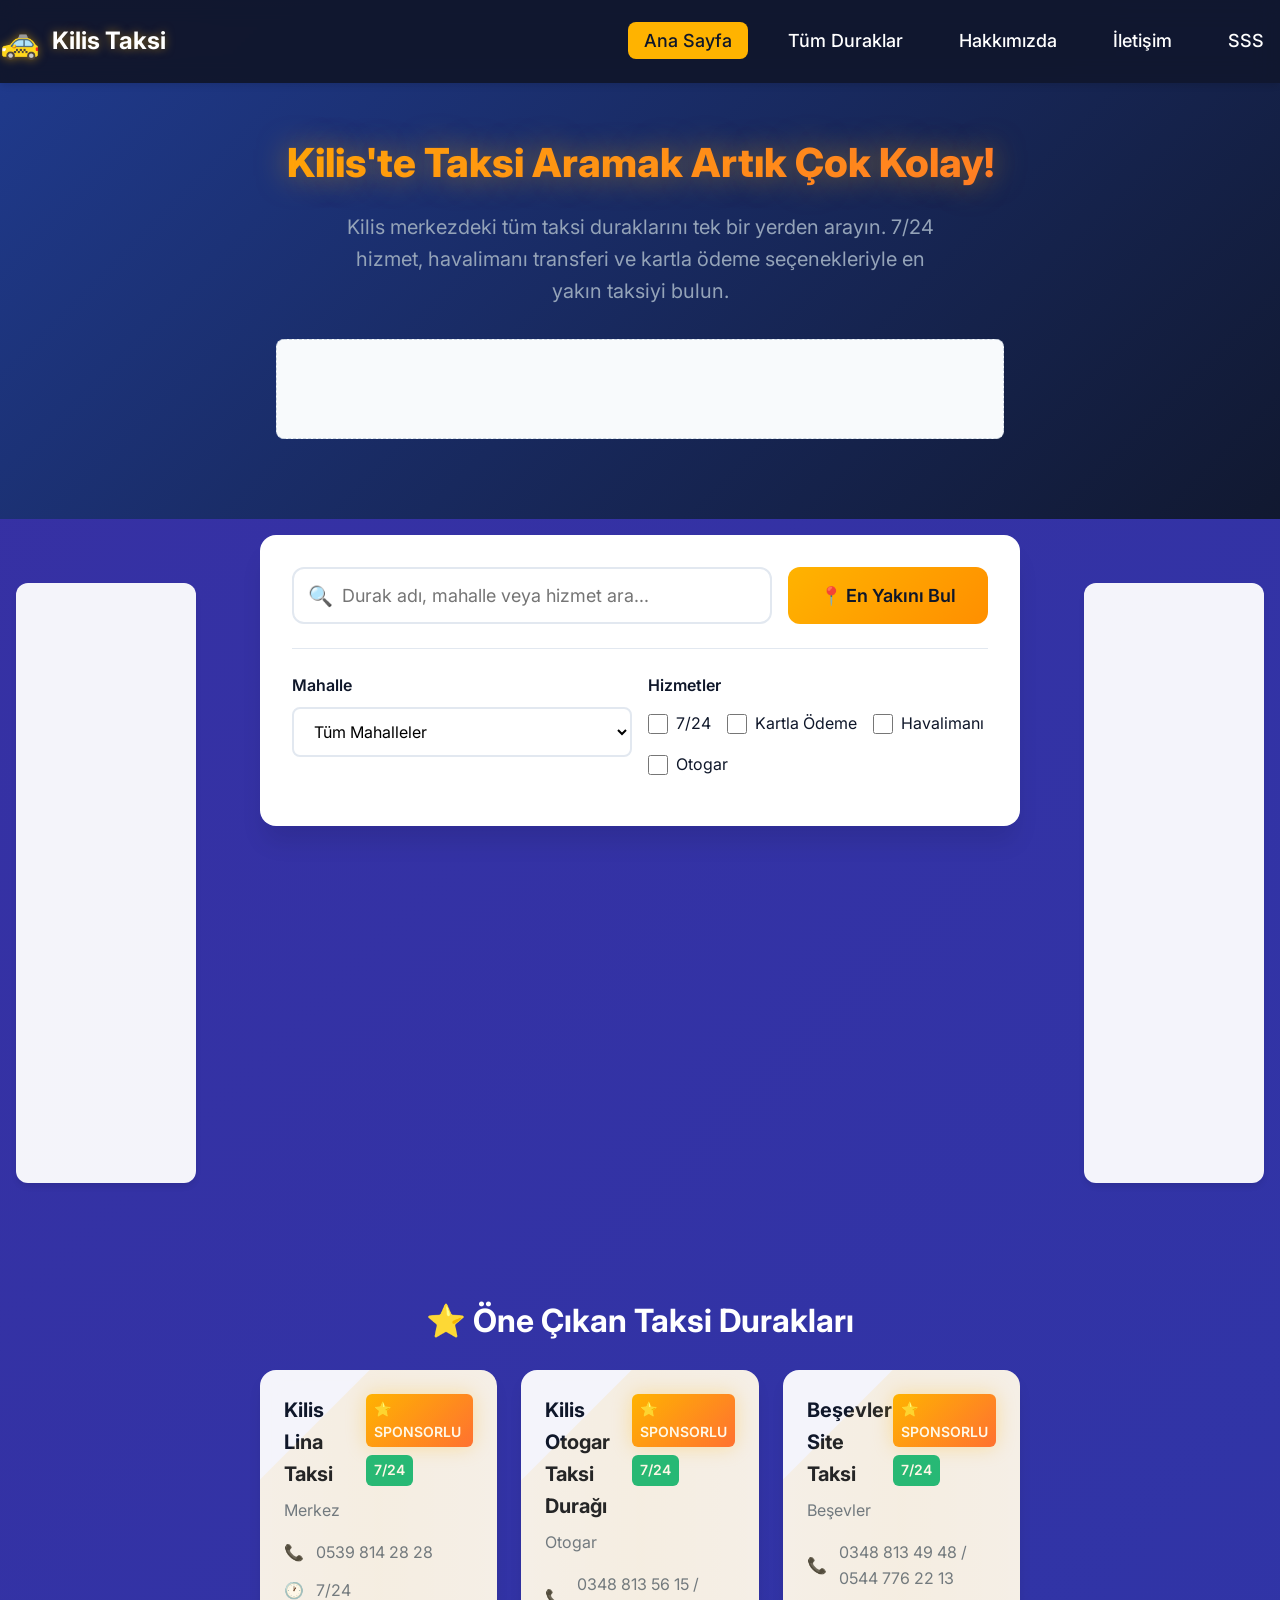
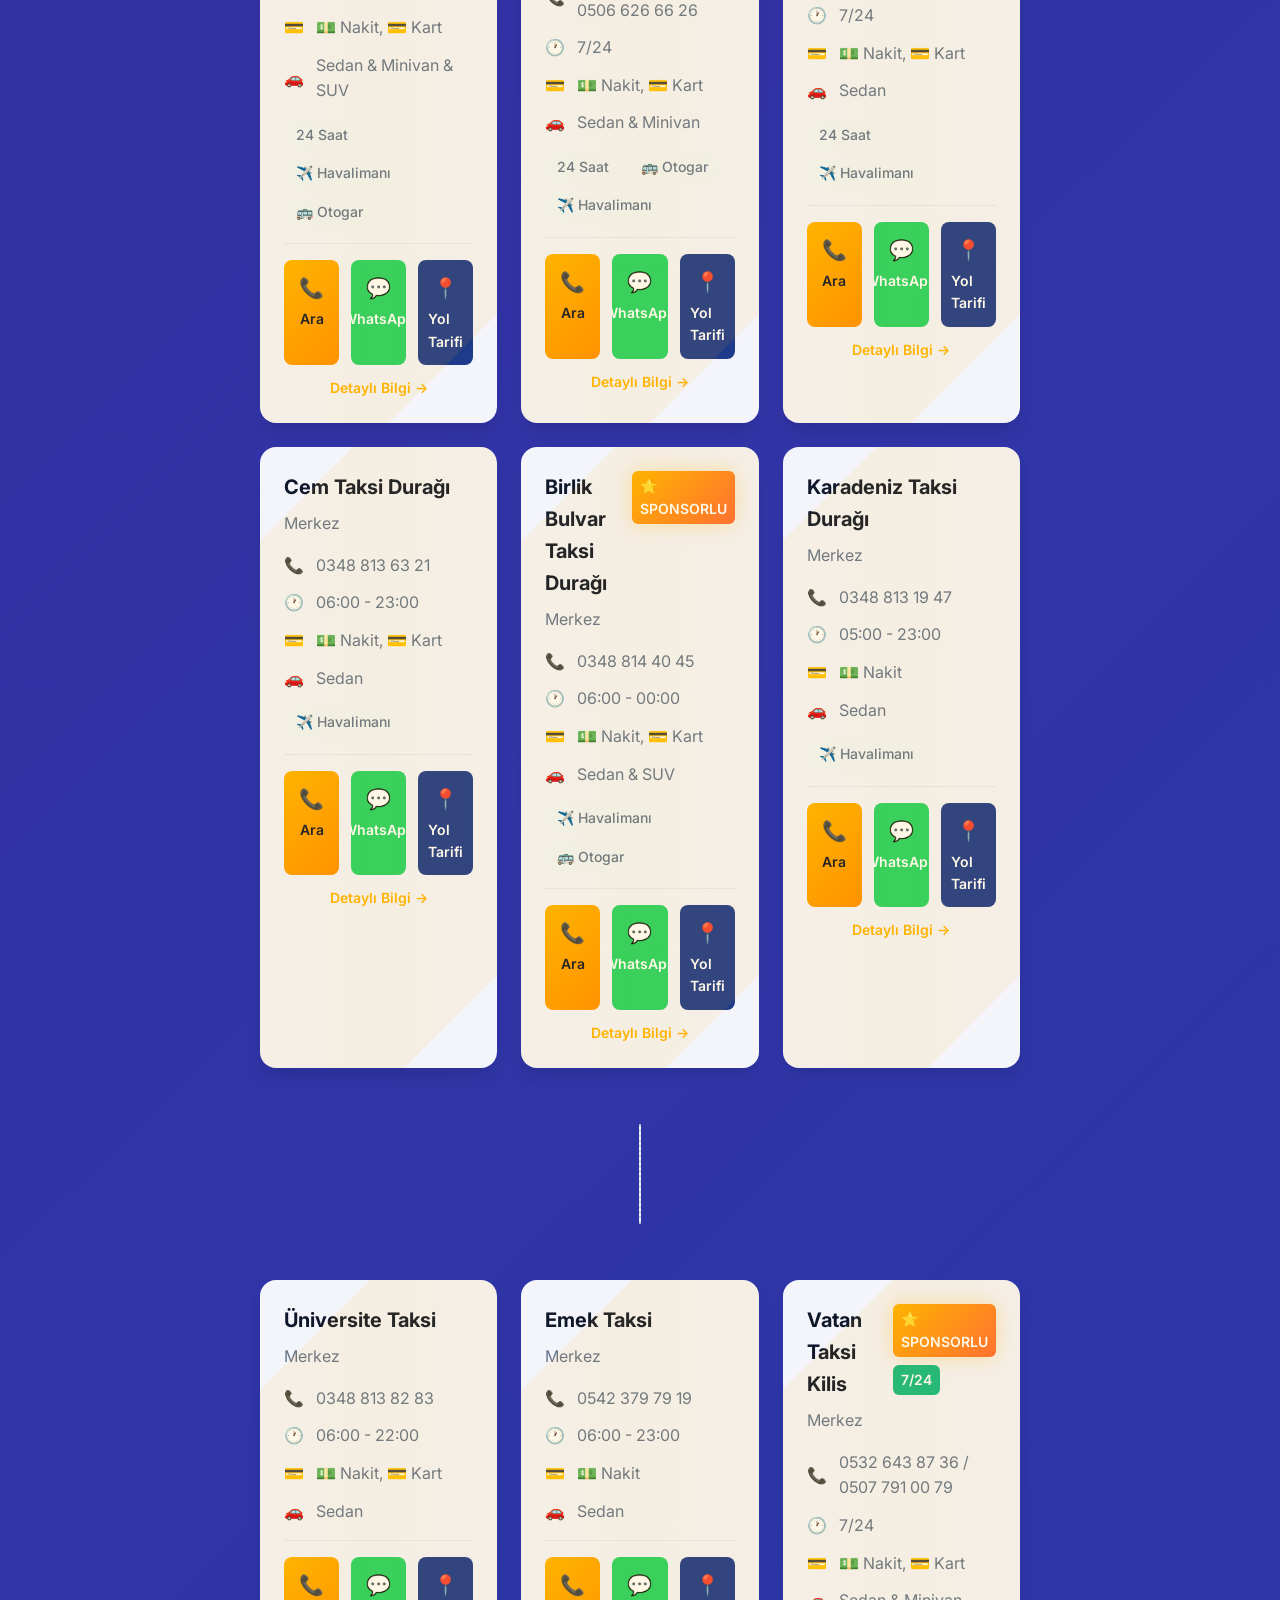
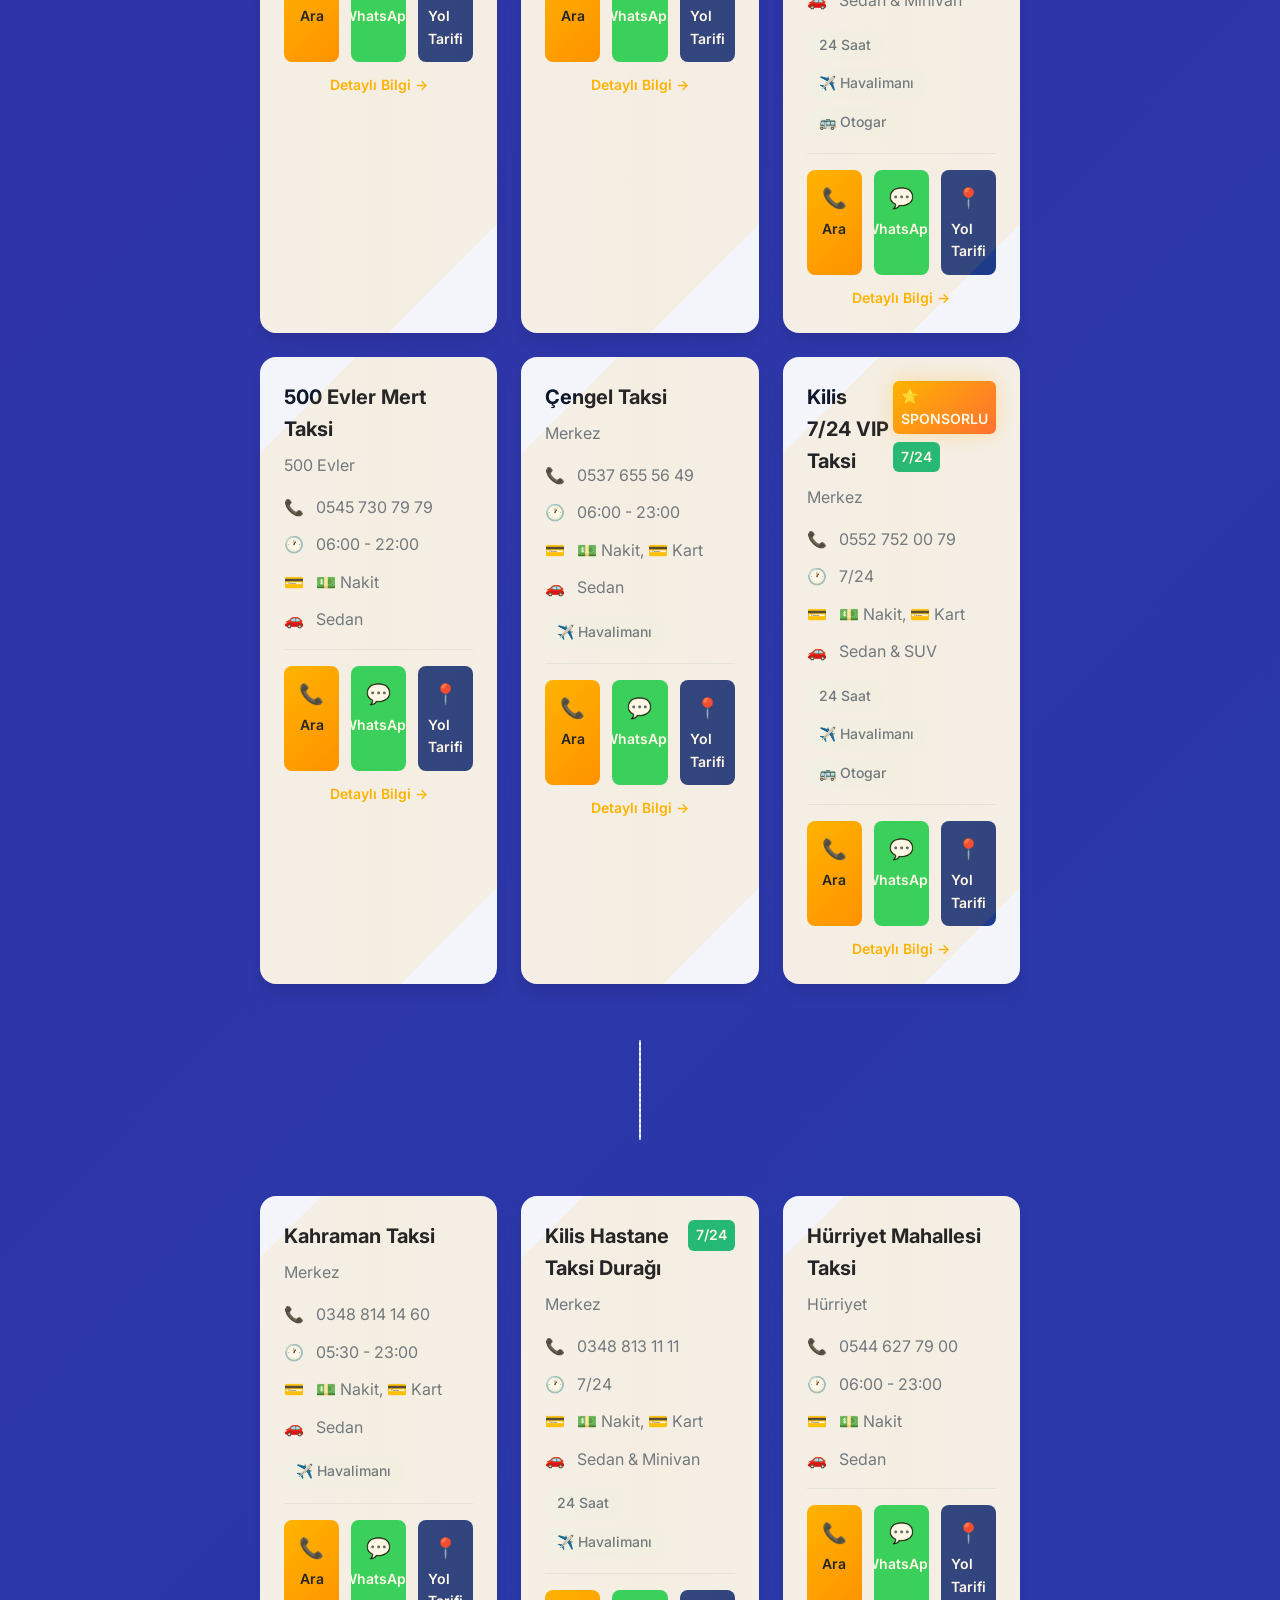
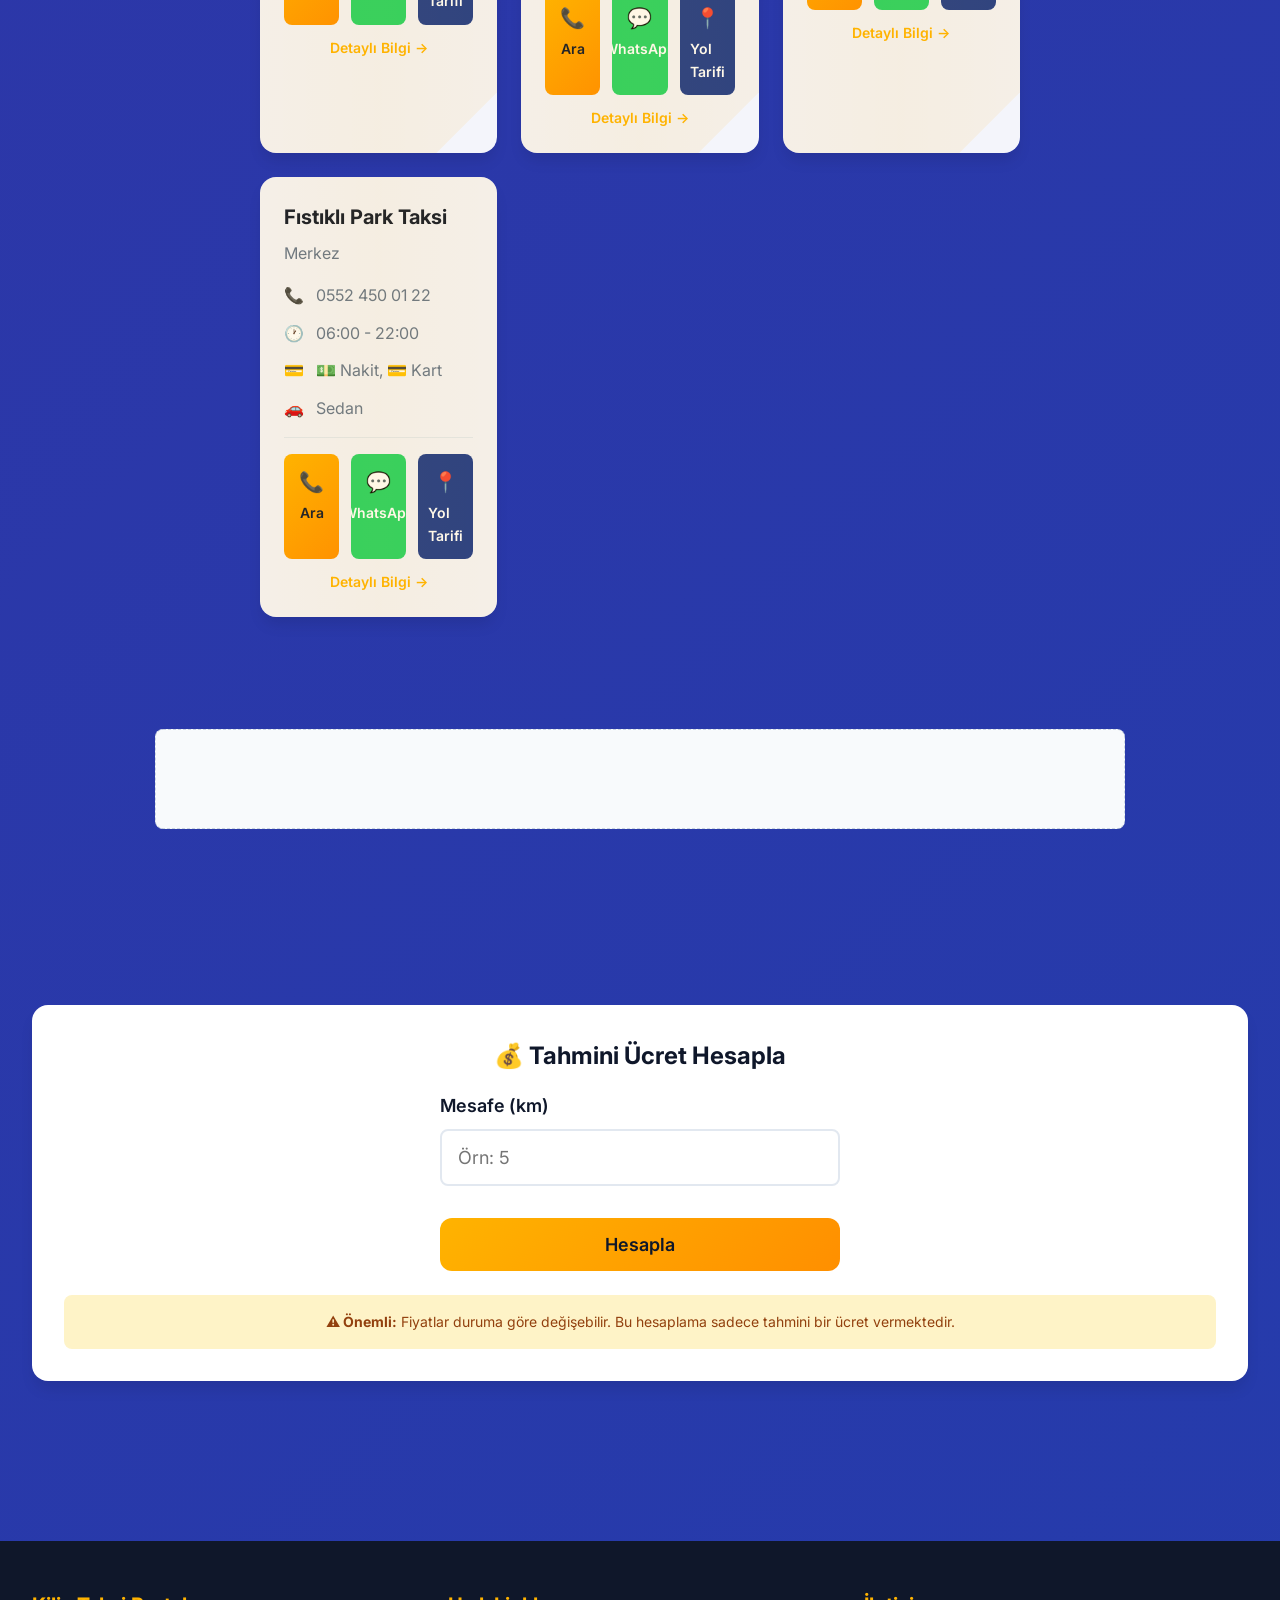
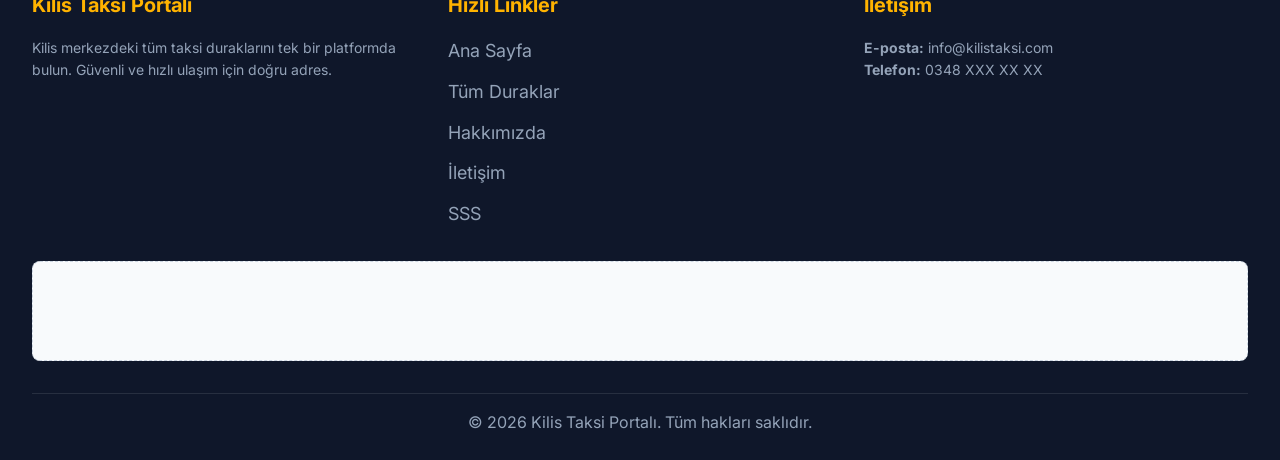
==== commit b89ff4a8: "update" ====
--- a/index.html
+++ b/index.html
@@ -6,7 +6,8 @@
   <meta name="viewport" content="width=device-width, initial-scale=1.0">
   <meta name="description"
     content="Kilis merkezdeki tüm taksi duraklarını arayın. 7/24 hizmet, havalimanı transferi, kartla ödeme seçenekleri ile en yakın taksiyi bulun.">
-  <<meta name="keywords" content="kilis taksi, kilis merkez taksi, kilis taksi durakları, kilis taksi numaraları, kilis 7/24 taksi, kilis en yakın taksi, kilis havalimanı transfer, kilis otogar taksi, kilis kartla ödeme taksi, kilis taksi telefonu, kilis ulaşım, kilis şehir içi taksi">
+  <meta name="keywords"
+    content="kilis taksi, taksi durağı, kilis taksi durakları, 7/24 taksi, havalimanı transferi, kilis ulaşım">
   <meta name="author" content="Kilis Taksi Portalı">
 
   <!-- Open Graph Meta Tags -->
@@ -17,7 +18,7 @@
   <meta property="og:site_name" content="Kilis Taksi Portalı">
 
   <!-- Google AdSense -->
-  <script async src="https://pagead2.googlesyndication.com/pagead/js/adsbygoogle.js?client=ca-pub-XXXXXXXXXXXXXXX"
+  <script async src="https://pagead2.googlesyndication.com/pagead/js/adsbygoogle.js?client=ca-pub-4211004489667670"
     crossorigin="anonymous"></script>
 
   <title>Kilis Taksi Durakları | 7/24 Taksi Hizmeti</title>
@@ -86,7 +87,7 @@
       <!-- Top Ad Banner -->
       <div class="ad-container" style="max-width: 728px; height: 90px; margin: 2rem auto;">
         <ins class="adsbygoogle" style="display:inline-block;width:728px;height:90px"
-          data-ad-client="ca-pub-XXXXXXXXXXXXXXX" data-ad-slot="XXXXXXXXXX"></ins>
+          data-ad-client="ca-pub-4211004489667670" data-ad-slot="XXXXXXXXXX"></ins>
       </div>
     </div>
   </section>
@@ -97,7 +98,7 @@
       <!-- Left Sidebar Ads -->
       <aside class="sidebar-left">
         <div class="sidebar-ad sticky-ad">
-          <ins class="adsbygoogle" style="display:block" data-ad-client="ca-pub-XXXXXXXXXXXXXXX"
+          <ins class="adsbygoogle" style="display:block" data-ad-client="ca-pub-4211004489667670"
             data-ad-slot="XXXXXXXXXX" data-ad-format="vertical"></ins>
           <script>
             (adsbygoogle = window.adsbygoogle || []).push({});
@@ -164,7 +165,7 @@
       <!-- Right Sidebar Ads -->
       <aside class="sidebar-right">
         <div class="sidebar-ad sticky-ad">
-          <ins class="adsbygoogle" style="display:block" data-ad-client="ca-pub-XXXXXXXXXXXXXXX"
+          <ins class="adsbygoogle" style="display:block" data-ad-client="ca-pub-4211004489667670"
             data-ad-slot="XXXXXXXXXX" data-ad-format="vertical"></ins>
           <script>
             (adsbygoogle = window.adsbygoogle || []).push({});
@@ -200,7 +201,7 @@
     <div class="container">
       <div class="ad-container" style="max-width: 970px; margin: 0 auto;">
         <ins class="adsbygoogle" style="display:block" data-ad-format="autorelaxed"
-          data-ad-client="ca-pub-XXXXXXXXXXXXXXX" data-ad-slot="XXXXXXXXXX"></ins>
+          data-ad-client="ca-pub-4211004489667670" data-ad-slot="XXXXXXXXXX"></ins>
       </div>
     </div>
   </section>
@@ -264,8 +265,8 @@
 
       <!-- Footer Ad -->
       <div class="ad-container" style="margin: 2rem 0;">
-        <ins class="adsbygoogle" style="display:block" data-ad-client="ca-pub-XXXXXXXXXXXXXXX" data-ad-slot="XXXXXXXXXX"
-          data-ad-format="auto" data-full-width-responsive="true"></ins>
+        <ins class="adsbygoogle" style="display:block" data-ad-client="ca-pub-4211004489667670"
+          data-ad-slot="XXXXXXXXXX" data-ad-format="auto" data-full-width-responsive="true"></ins>
       </div>
 
       <div class="footer-bottom">
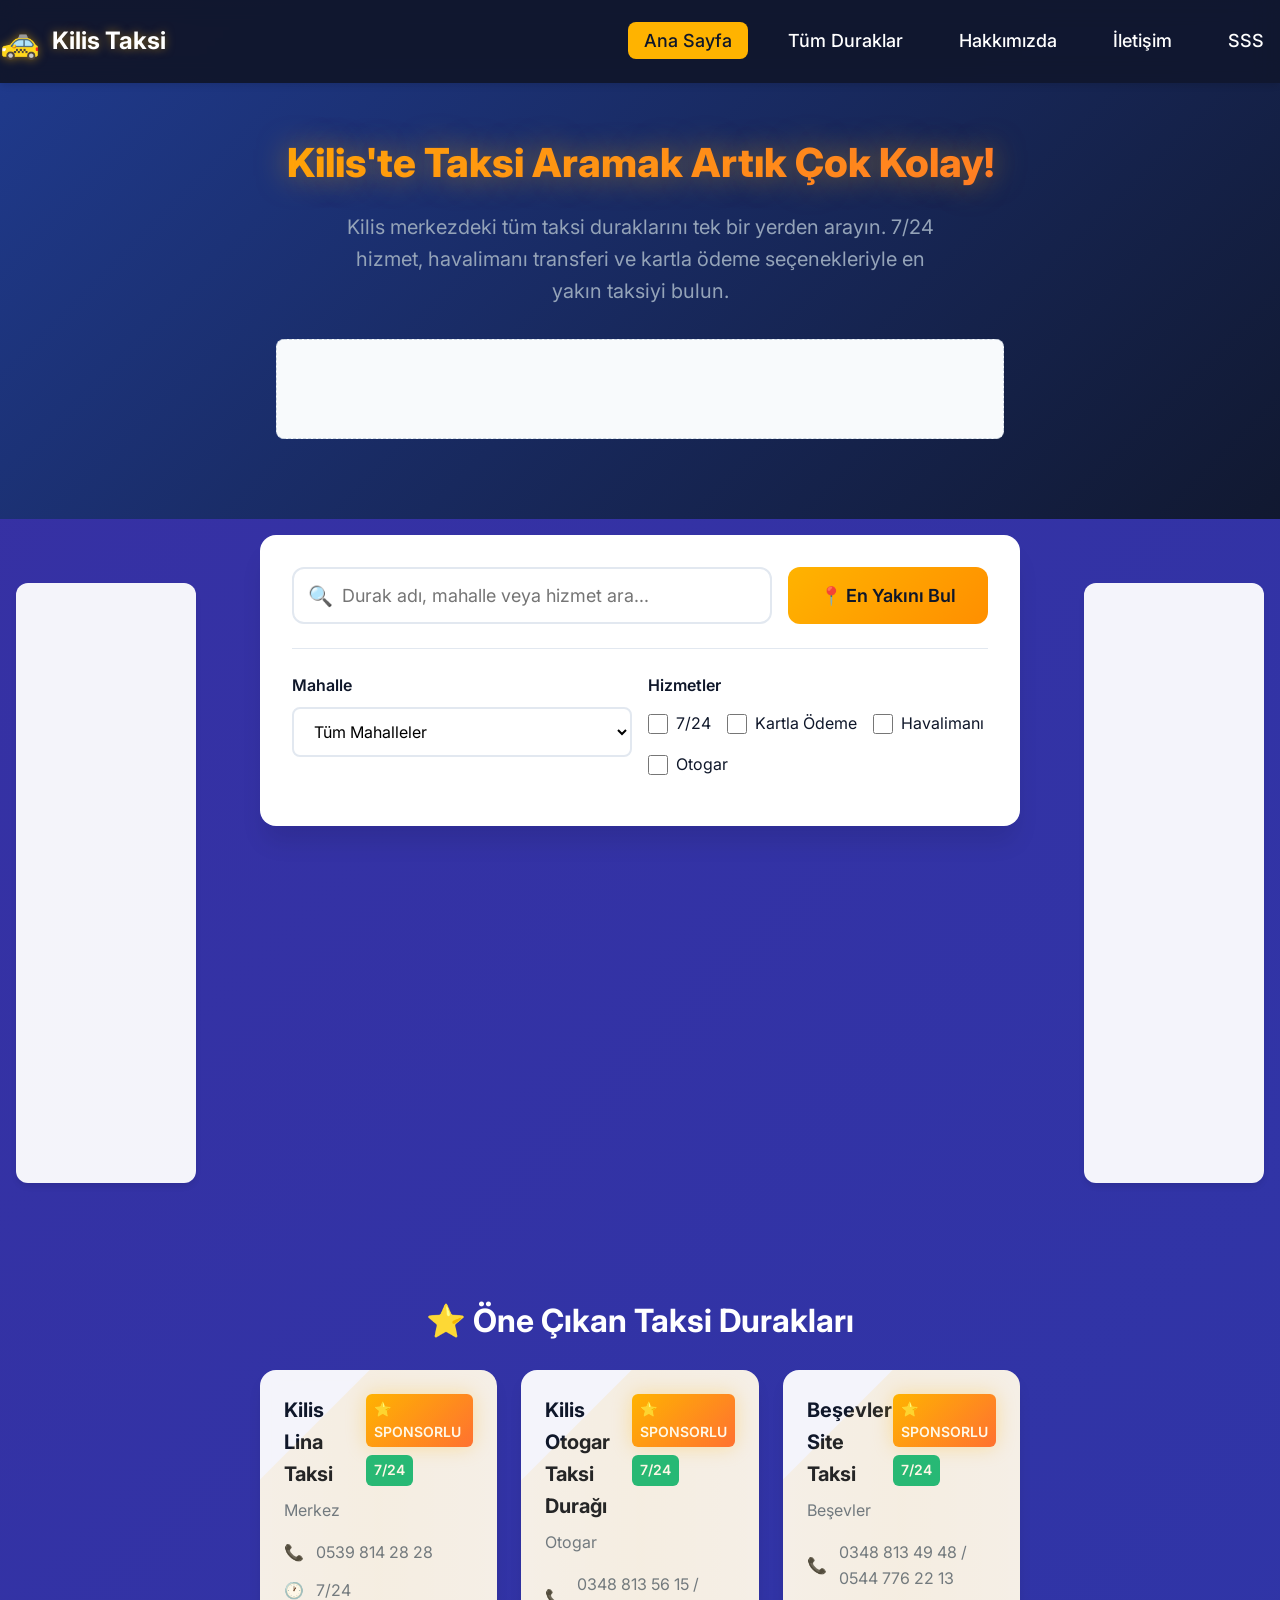
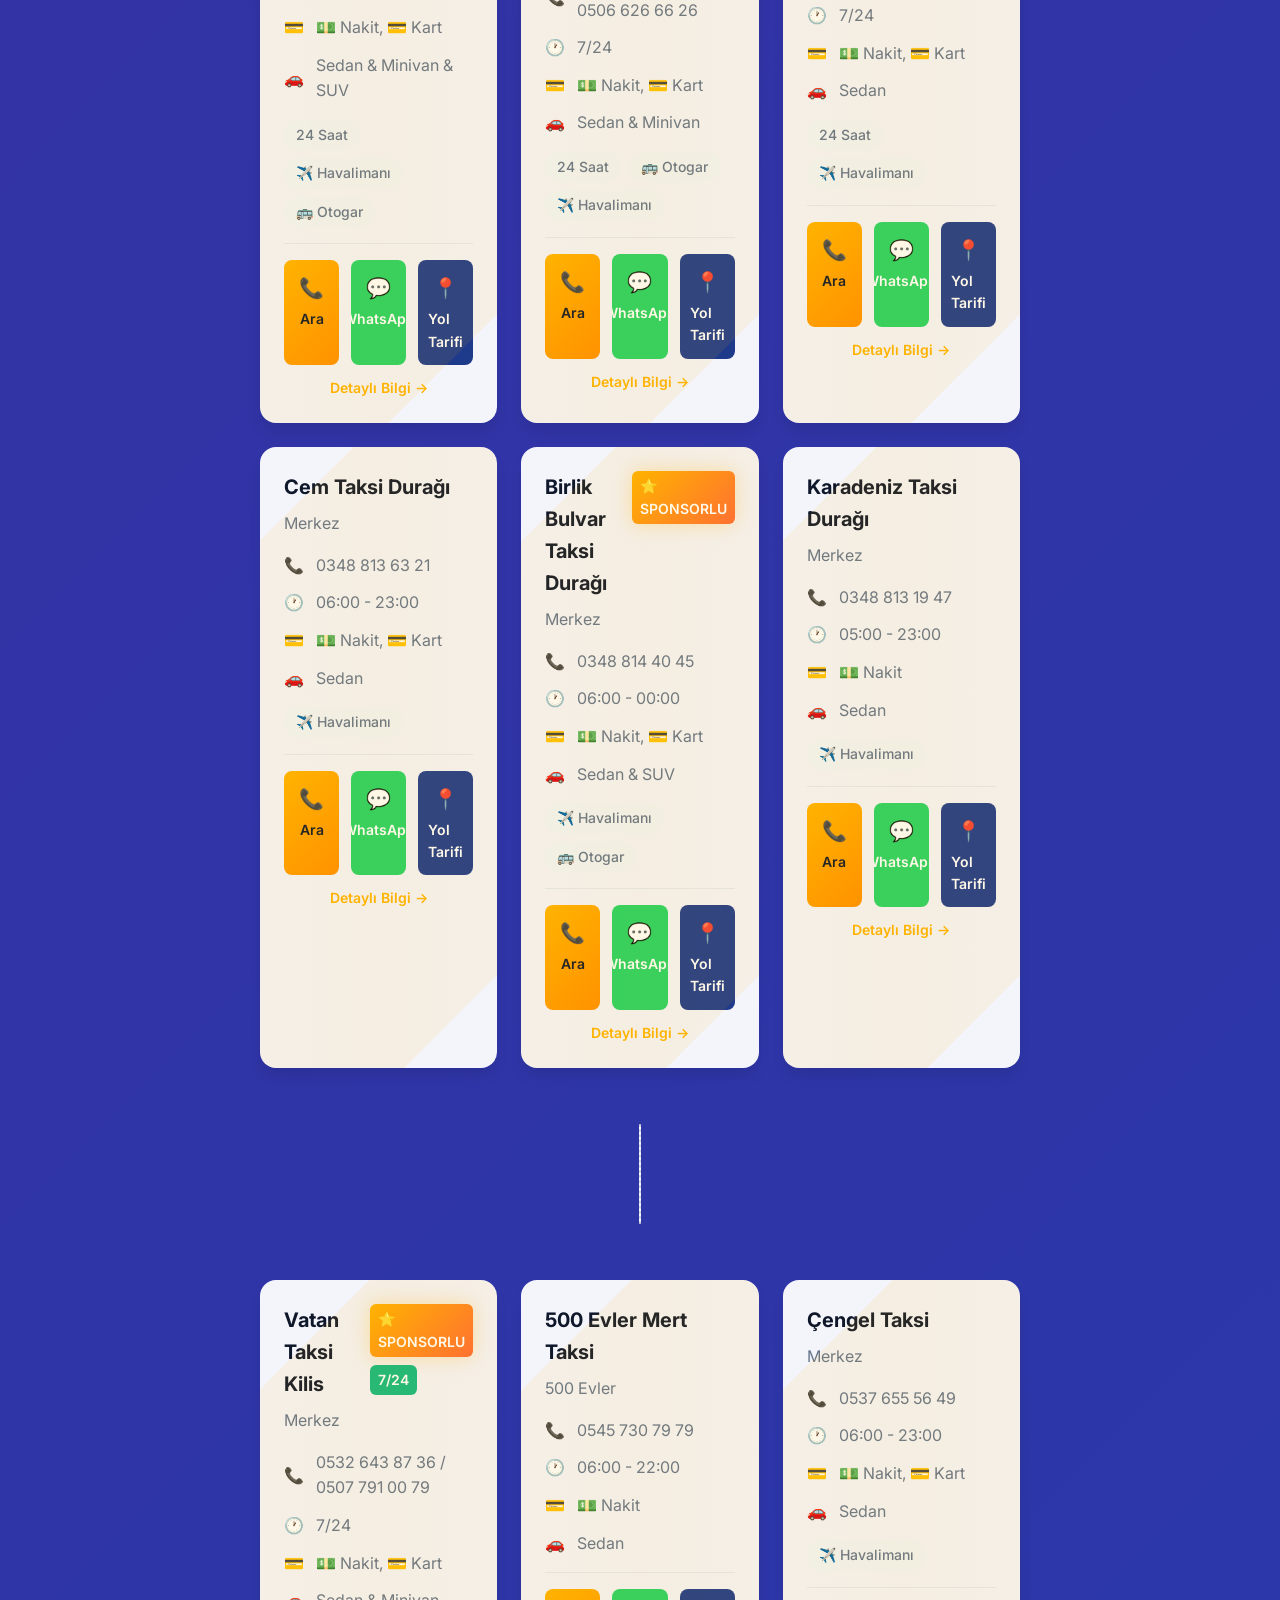
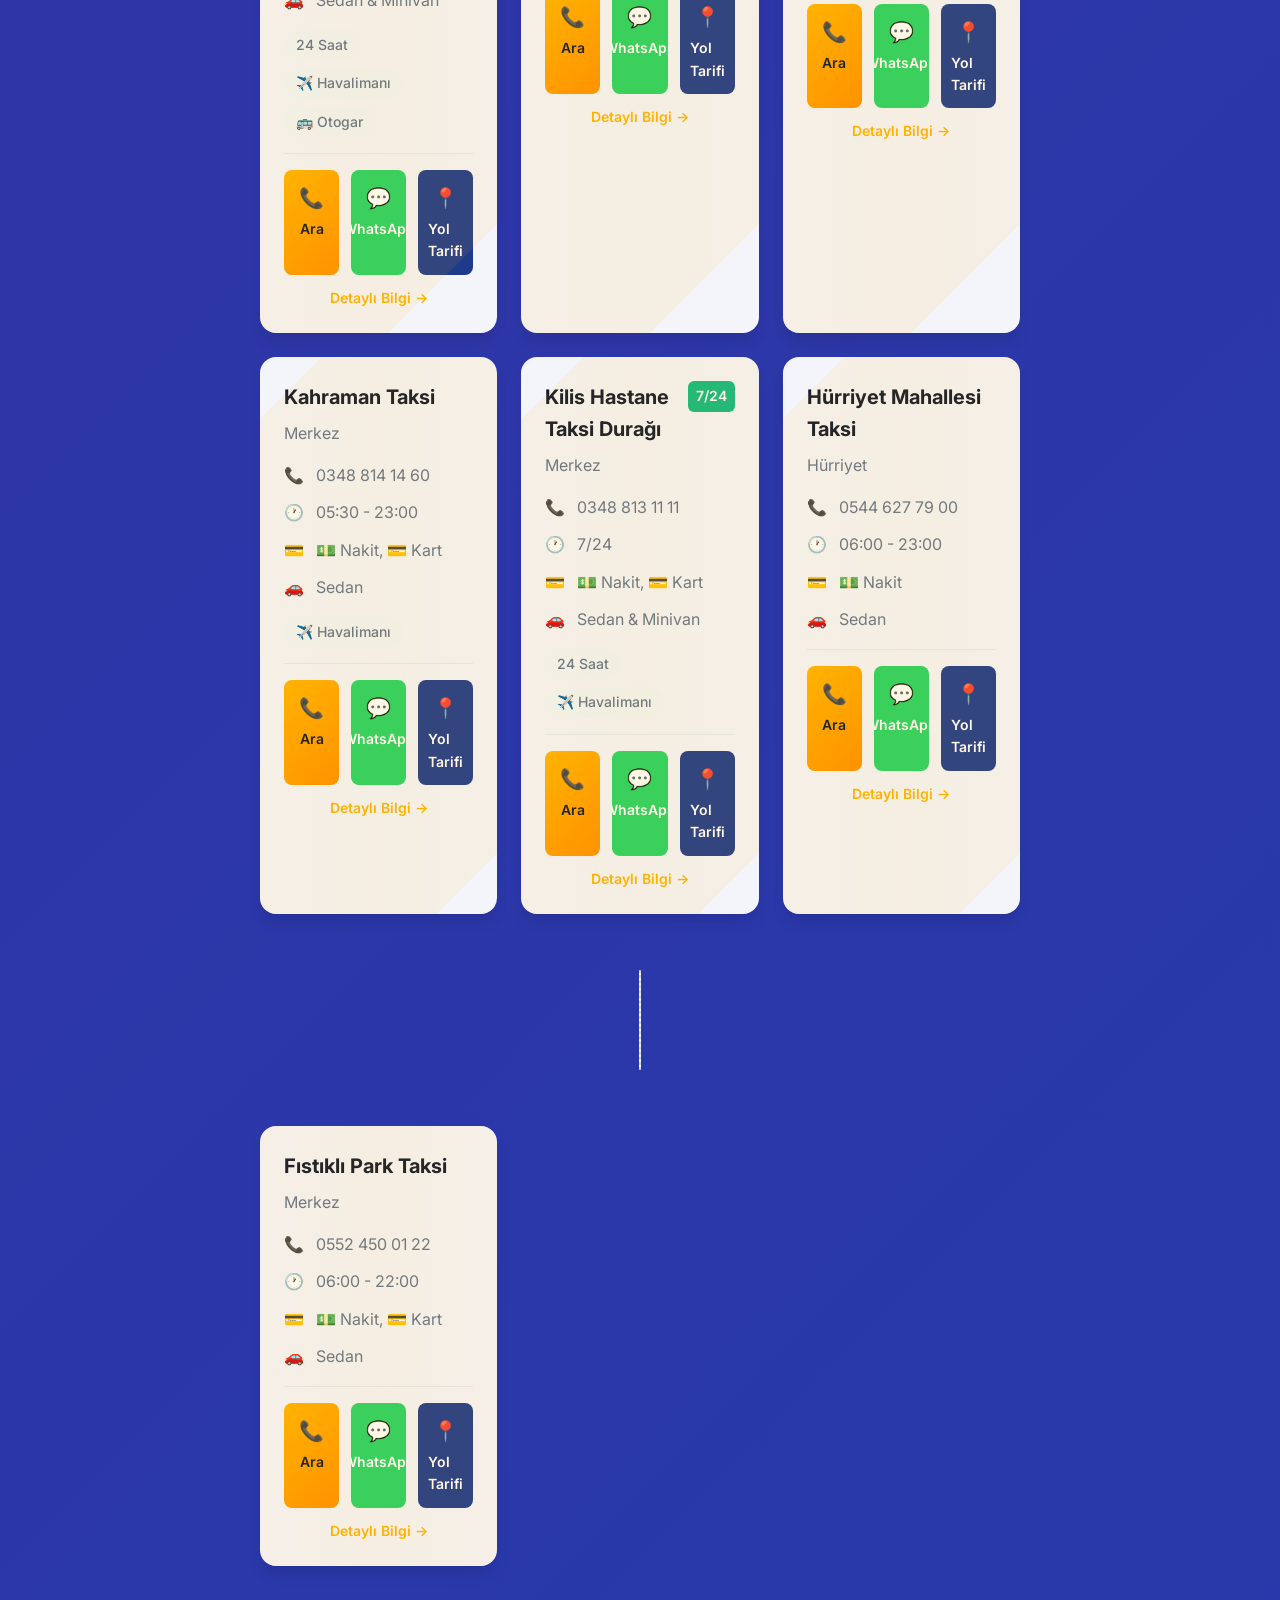
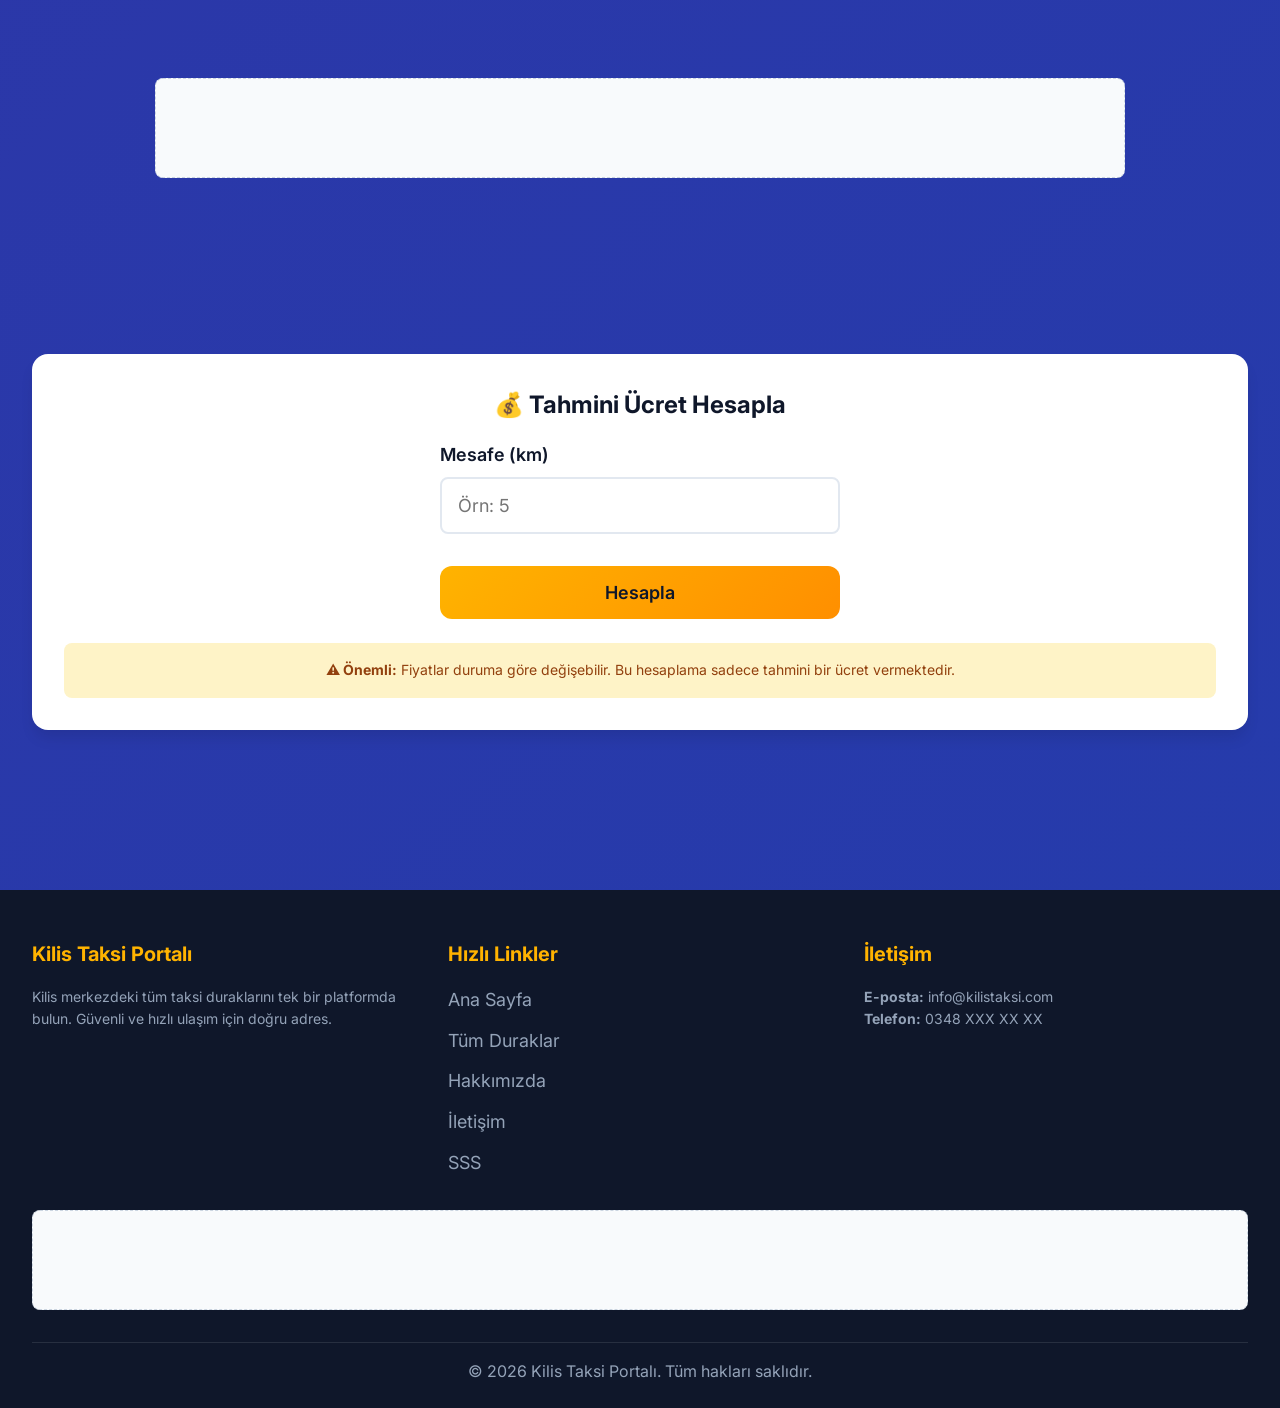
==== commit 1bb60a23: "Update index.html" ====
--- a/index.html
+++ b/index.html
@@ -2,19 +2,30 @@
 <html lang="tr">
 
 <head>
+  <!-- Google tag (gtag.js) -->
+<script async src="https://www.googletagmanager.com/gtag/js?id=AW-17955920074"></script>
+<script>
+  window.dataLayer = window.dataLayer || [];
+  function gtag(){dataLayer.push(arguments);}
+  gtag('js', new Date());
+
+  gtag('config', 'AW-17955920074');
+</script>
   <meta charset="UTF-8">
   <meta name="viewport" content="width=device-width, initial-scale=1.0">
   <meta name="description"
-    content="Kilis merkezdeki tüm taksi duraklarını arayın. 7/24 hizmet, havalimanı transferi, kartla ödeme seçenekleri ile en yakın taksiyi bulun.">
+    content="Kilis merkezdeki tüm taksi duraklarını arayın. 7/24 hizmet, havalimanı transferi ve kartla ödeme seçenekleri ile en yakın taksiyi hemen bulun.">
   <meta name="keywords"
-    content="kilis taksi, taksi durağı, kilis taksi durakları, 7/24 taksi, havalimanı transferi, kilis ulaşım">
+    content="kilis taksi, kilis taksi durakları, taksi durağı, 7/24 taksi, havalimanı transferi, kilis ulaşım, taksi çağır">
   <meta name="author" content="Kilis Taksi Portalı">
+  <link rel="canonical" href="https://taksikilis.com.tr/" />
 
   <!-- Open Graph Meta Tags -->
   <meta property="og:title" content="Kilis Taksi Durakları | 7/24 Taksi Hizmeti">
   <meta property="og:description" content="Kilis merkezdeki tüm taksi duraklarını arayın ve en yakın taksiyi bulun.">
   <meta property="og:type" content="website">
-  <meta property="og:url" content="https://alanadim.com/">
+  <meta property="og:url" content="https://taksikilis.com.tr/">
+  <meta property="og:image" content="https://taksikilis.com.tr/assets/img/og-image.jpg">
   <meta property="og:site_name" content="Kilis Taksi Portalı">
 
   <!-- Google AdSense -->
@@ -27,18 +38,64 @@
 
   <!-- Structured Data -->
   <script type="application/ld+json">
-  {
-    "@context": "https://schema.org",
-    "@type": "WebSite",
-    "name": "Kilis Taksi Portalı",
-    "description": "Kilis merkezdeki tüm taksi duraklarını bulabileceğiniz kapsamlı portal",
-    "url": "https://alanadim.com",
-    "potentialAction": {
-      "@type": "SearchAction",
-      "target": "https://alanadim.com/?search={search_term_string}",
-      "query-input": "required name=search_term_string"
+  [
+    {
+      "@context": "https://schema.org",
+      "@type": "WebSite",
+      "name": "Kilis Taksi Portalı",
+      "description": "Kilis merkezdeki tüm taksi duraklarını bulabileceğiniz kapsamlı portal",
+      "url": "https://taksikilis.com.tr",
+      "potentialAction": {
+        "@type": "SearchAction",
+        "target": "https://taksikilis.com.tr/duraklar.html?search={search_term_string}",
+        "query-input": "required name=search_term_string"
+      }
+    },
+    {
+      "@context": "https://schema.org",
+      "@type": "Organization",
+      "name": "Kilis Taksi Portalı",
+      "url": "https://taksikilis.com.tr",
+      "logo": "https://taksikilis.com.tr/assets/img/logo.png",
+      "contactPoint": {
+        "@type": "ContactPoint",
+        "telephone": "+90-348-XXX-XX-XX",
+        "contactType": "customer service"
+      }
+    },
+    {
+      "@context": "https://schema.org",
+      "@type": "LocalBusiness",
+      "name": "Kilis Taksi Portalı",
+      "description": "Kilis'teki tüm taksi duraklarını listeleyen ve 7/24 taksi hizmetine kolay erişim sağlayan portal.",
+      "url": "https://taksikilis.com.tr",
+      "telephone": "+90-348-XXX-XX-XX",
+      "address": {
+        "@type": "PostalAddress",
+        "addressLocality": "Kilis",
+        "addressCountry": "TR"
+      },
+      "geo": {
+        "@type": "GeoCoordinates",
+        "latitude": "36.7167",
+        "longitude": "37.1167"
+      },
+      "openingHoursSpecification": {
+        "@type": "OpeningHoursSpecification",
+        "dayOfWeek": [
+          "Monday",
+          "Tuesday",
+          "Wednesday",
+          "Thursday",
+          "Friday",
+          "Saturday",
+          "Sunday"
+        ],
+        "opens": "00:00",
+        "closes": "23:59"
+      }
     }
-  }
+  ]
   </script>
 </head>
 
@@ -282,4 +339,4 @@
   </script>
 </body>
 
-</html>+</html>
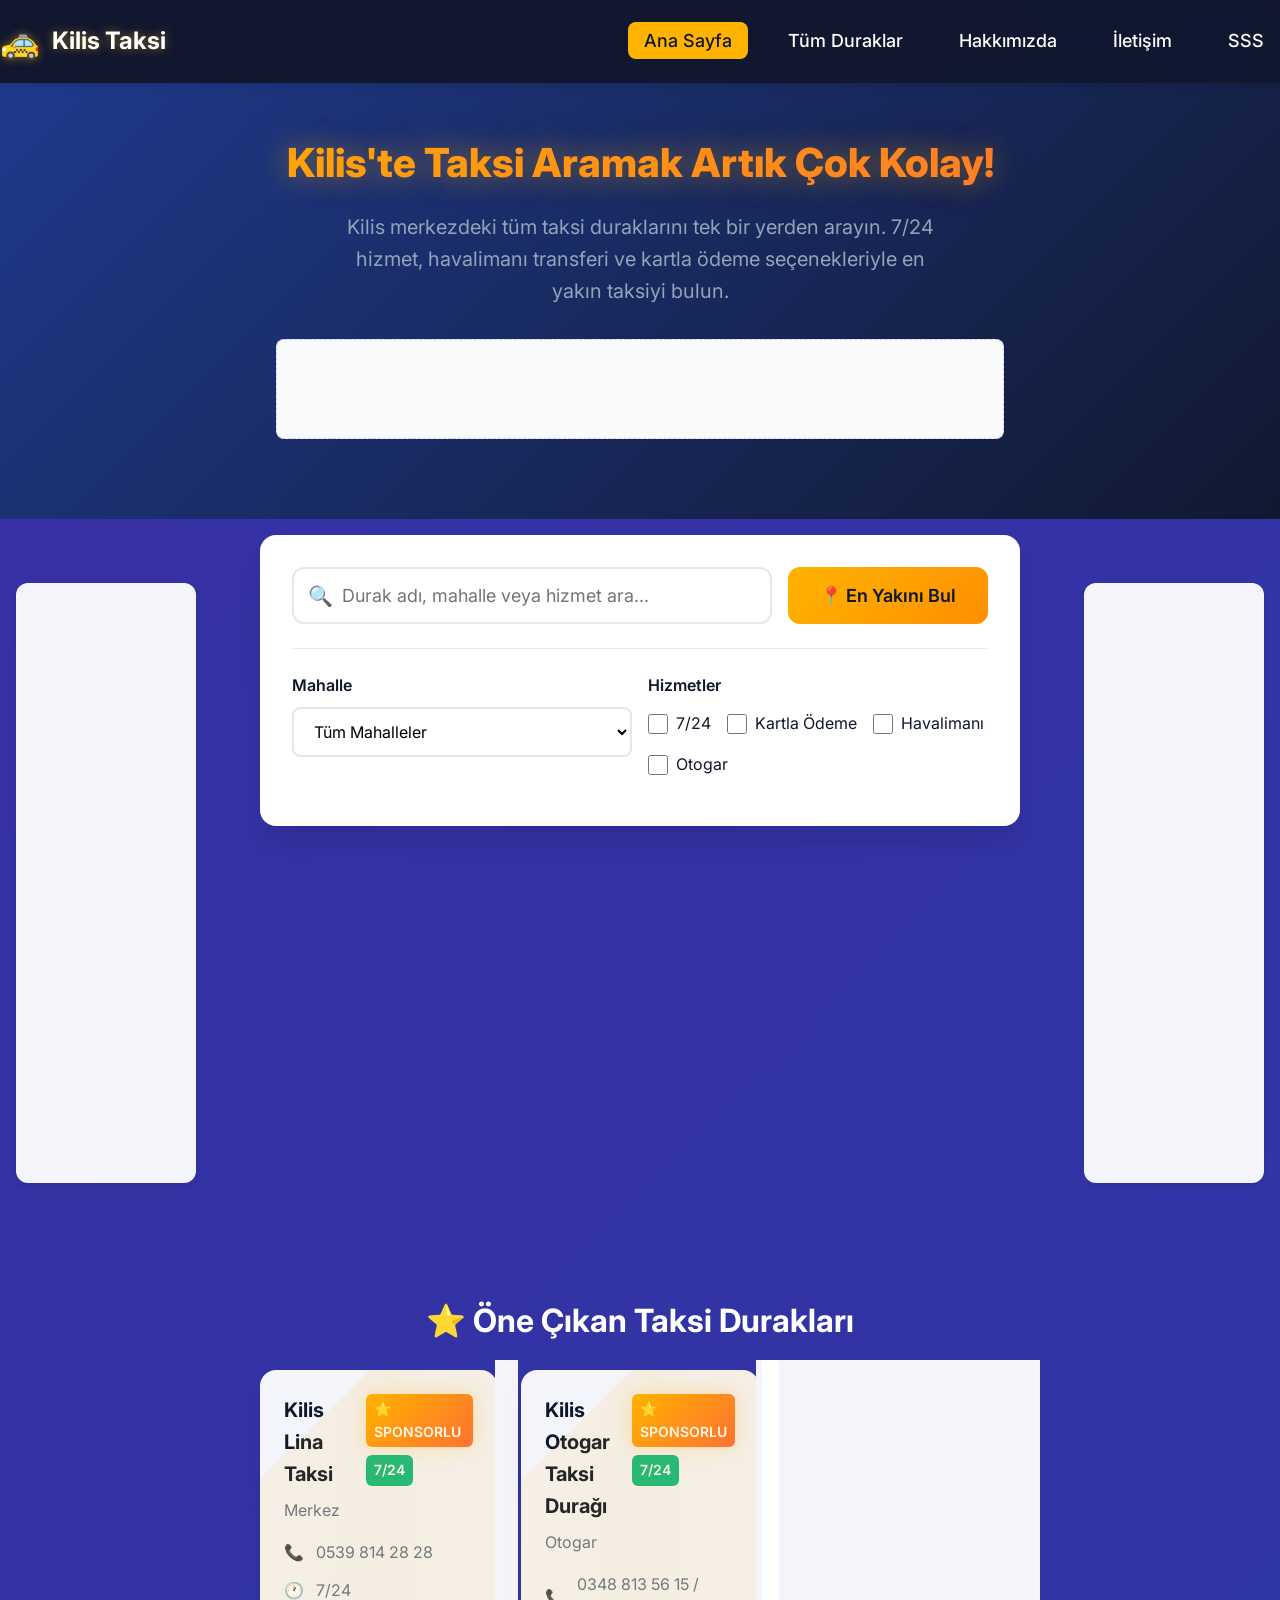
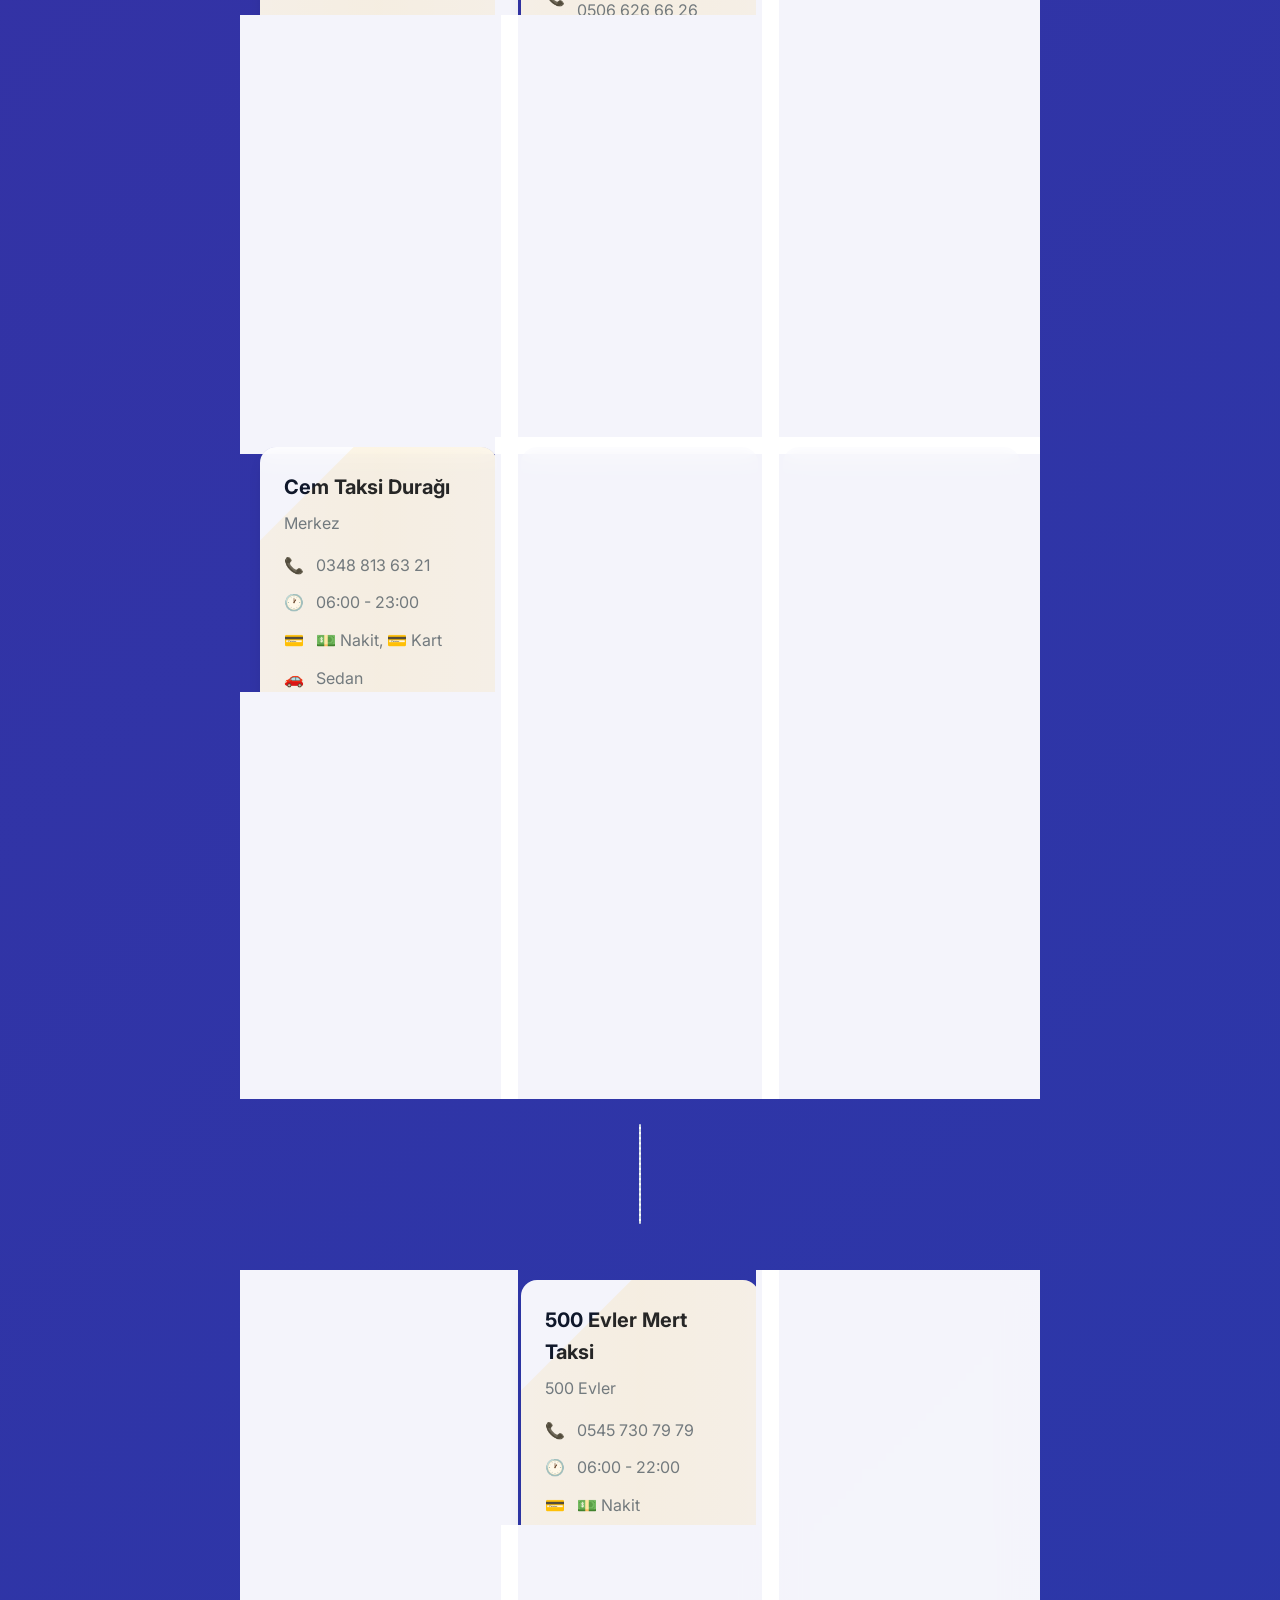
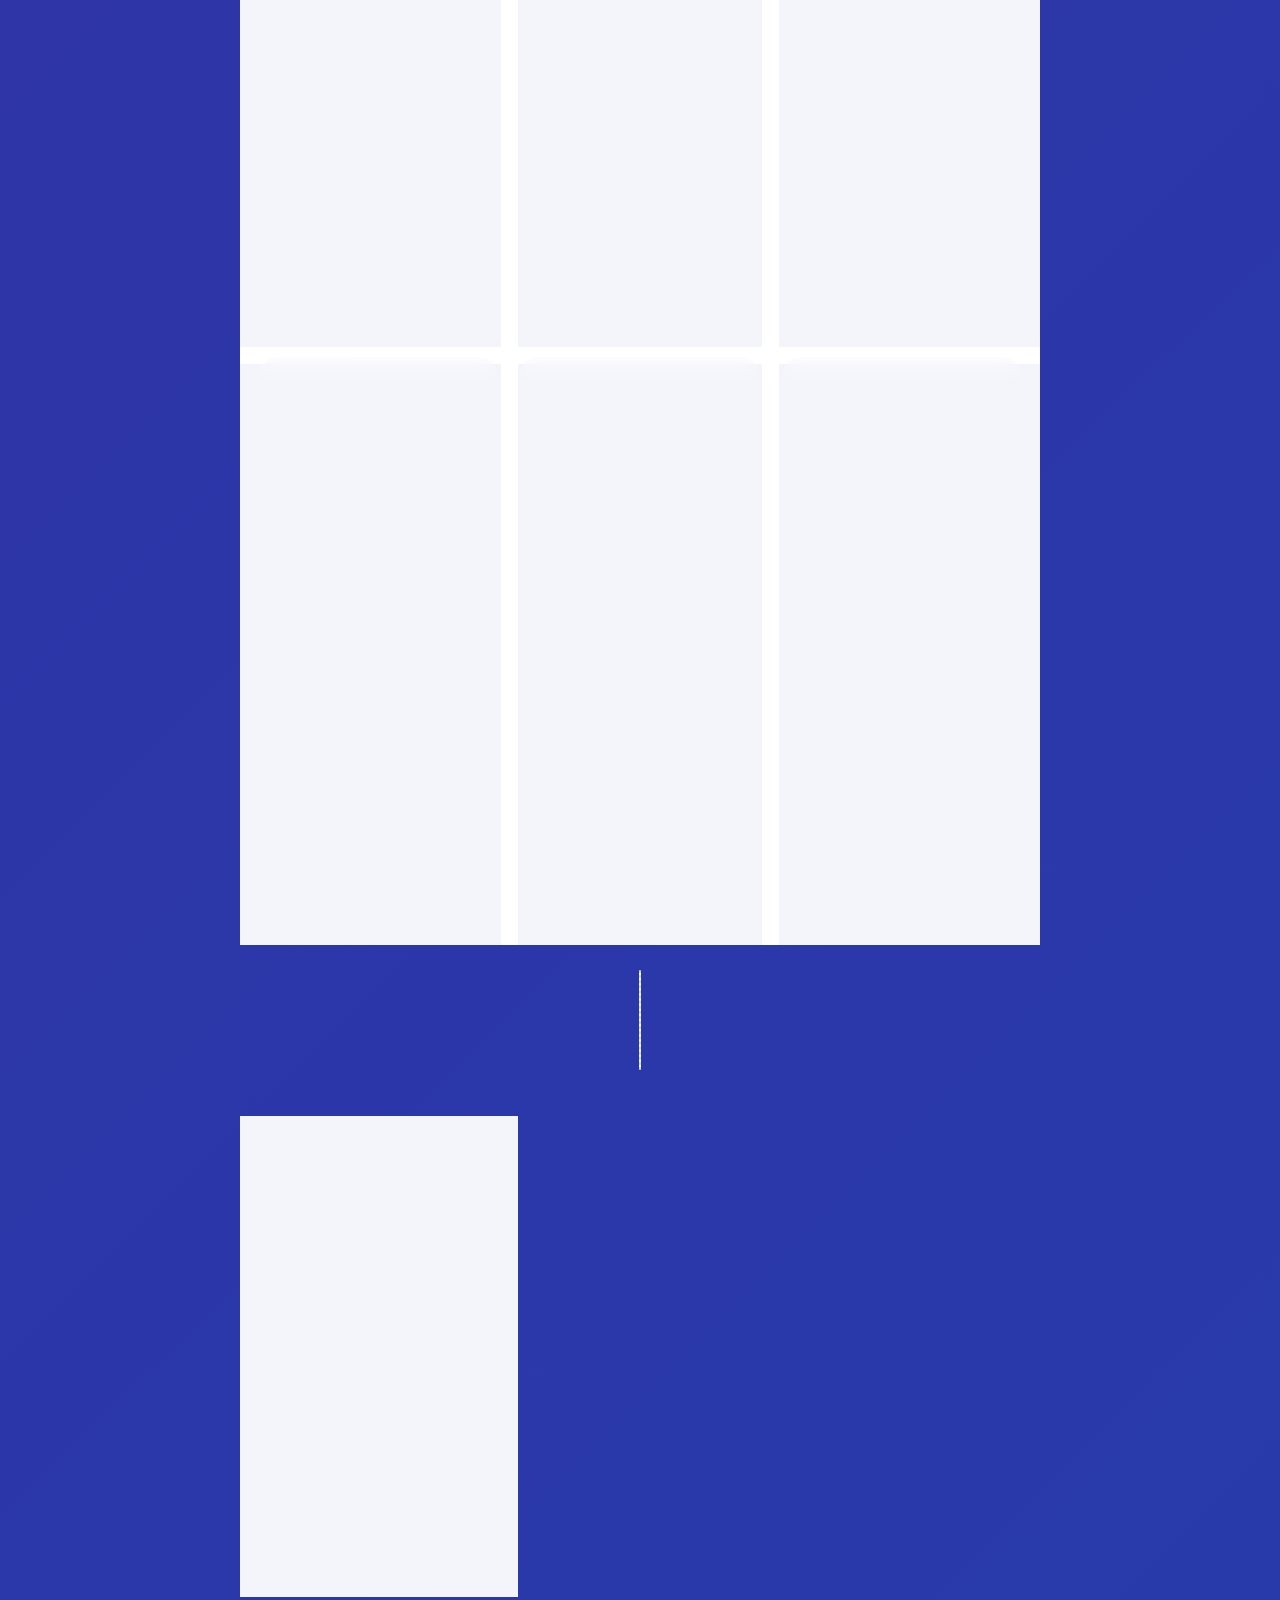
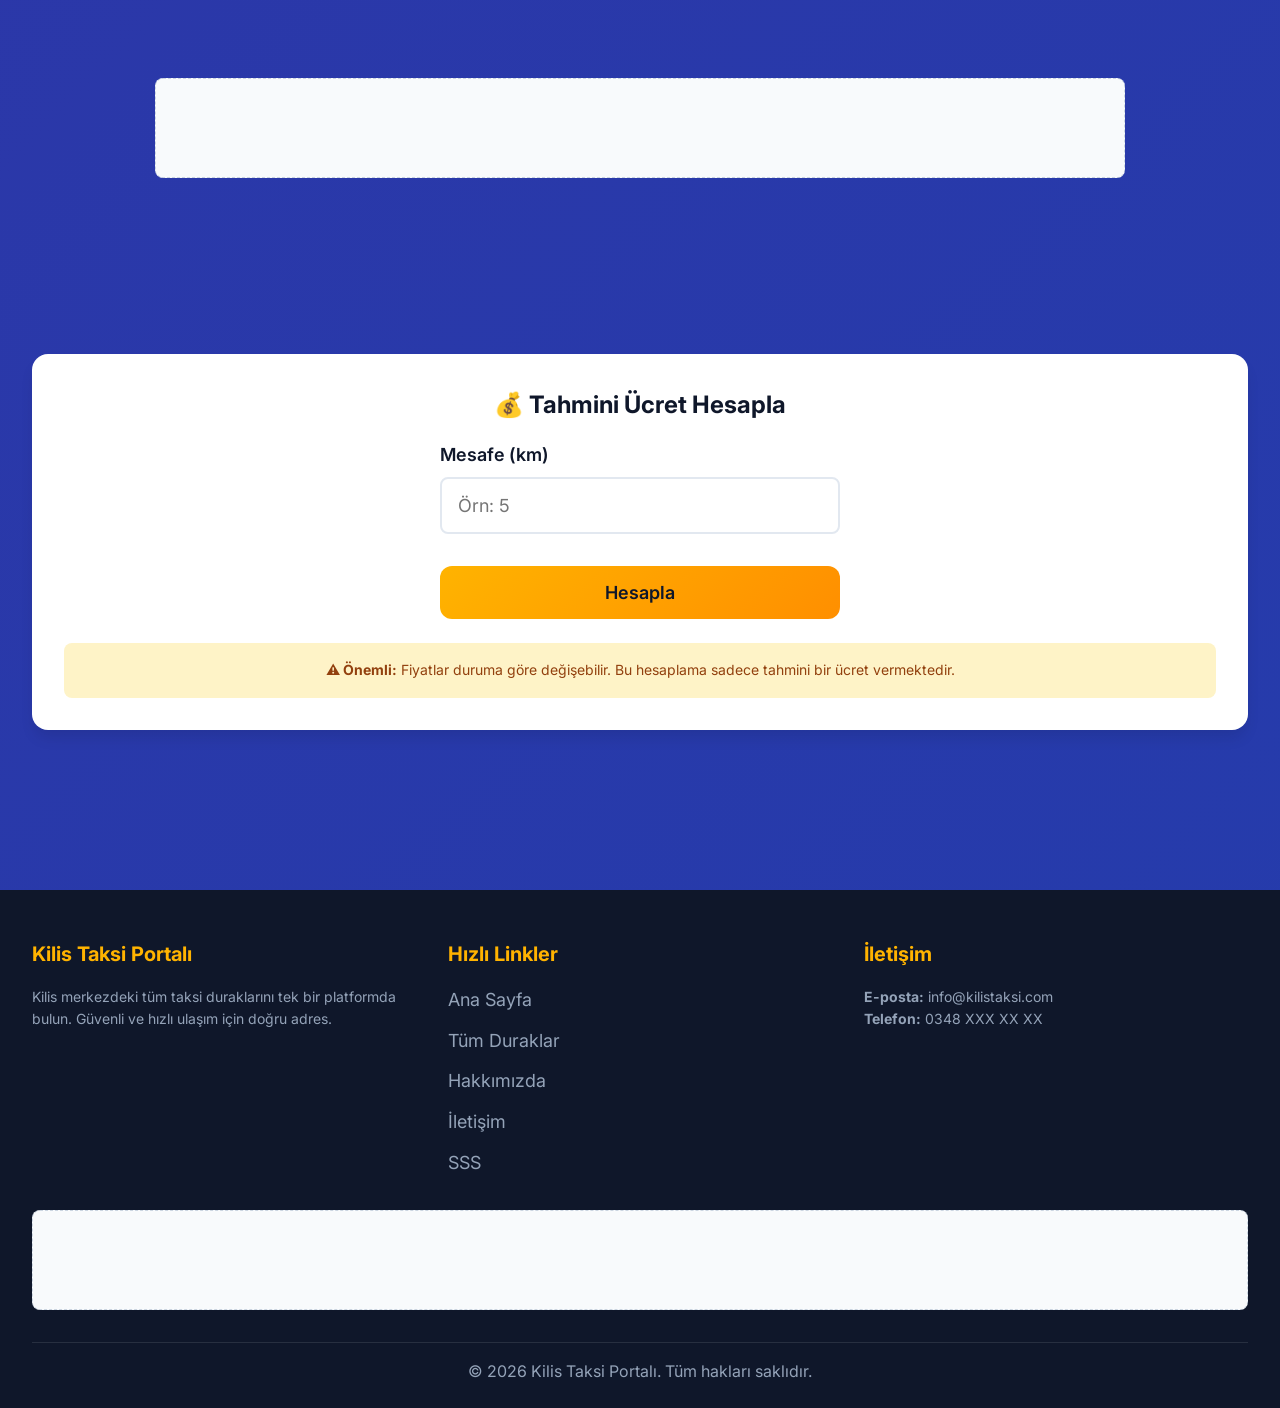
==== commit d529d0f2: "Update index.html" ====
--- a/index.html
+++ b/index.html
@@ -2,6 +2,15 @@
 <html lang="tr">
 
 <head>
+  <!-- Google tag (gtag.js) -->
+<script async src="https://www.googletagmanager.com/gtag/js?id=G-K5764LP2ME"></script>
+<script>
+  window.dataLayer = window.dataLayer || [];
+  function gtag(){dataLayer.push(arguments);}
+  gtag('js', new Date());
+
+  gtag('config', 'G-K5764LP2ME');
+</script>
   <!-- Google tag (gtag.js) -->
 <script async src="https://www.googletagmanager.com/gtag/js?id=AW-17955920074"></script>
 <script>
